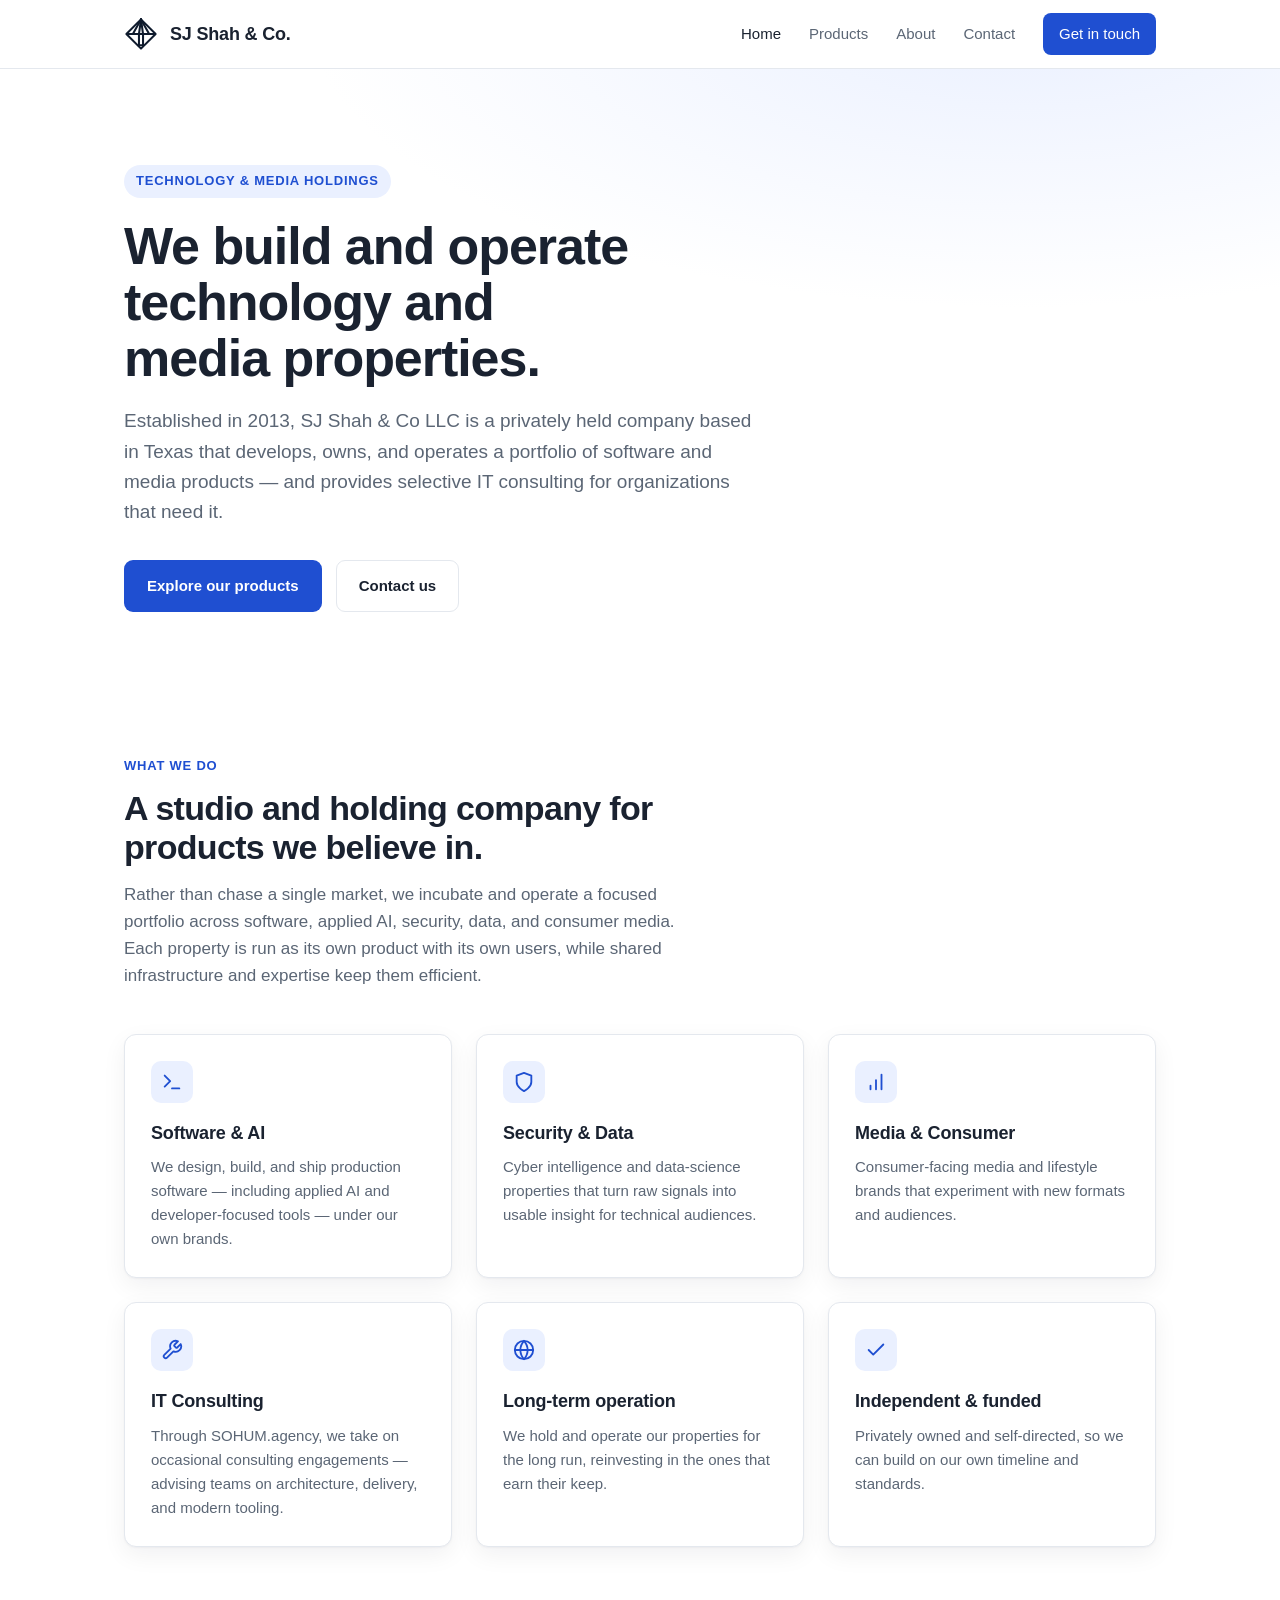
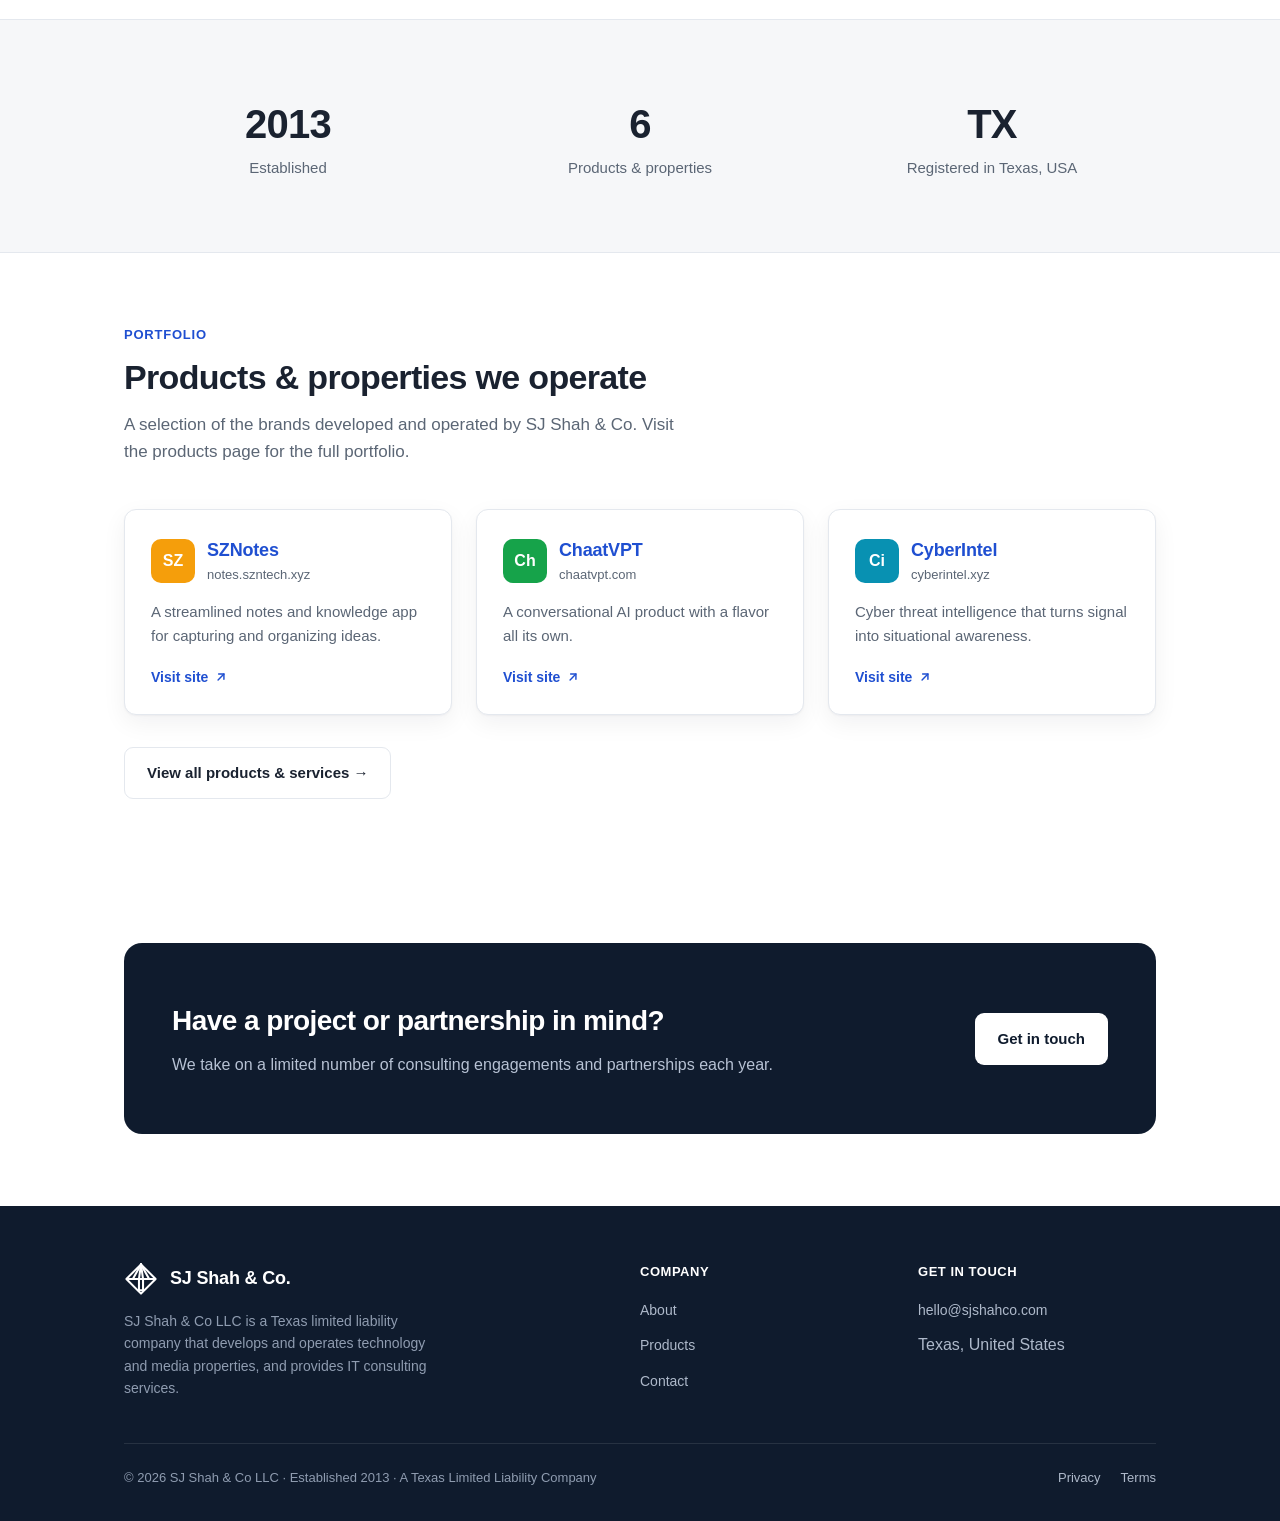
==== index.html @ 408ae94c "Add SJ Shah & Co. corporate website Static HTML/CSS site (no build step) for SJ Shah & Co LLC: - Lan" ====
<!doctype html>
<html lang="en">
<head>
  <meta charset="utf-8">
  <meta name="viewport" content="width=device-width, initial-scale=1">
  <title>SJ Shah &amp; Co. — Technology &amp; Media Holdings</title>
  <meta name="description" content="SJ Shah & Co LLC is a Texas-based holding company that develops and operates technology and media properties, and provides IT consulting services.">
  <link rel="icon" href="assets/favicon.svg" type="image/svg+xml">
  <link rel="stylesheet" href="assets/styles.css">
  <meta property="og:title" content="SJ Shah & Co. — Technology & Media Holdings">
  <meta property="og:description" content="A Texas-based holding company building and operating technology and media properties.">
  <meta property="og:type" content="website">
</head>
<body>

  <header class="site-header">
    <div class="container nav">
      <a class="brand" href="index.html">
        <span class="mark" aria-hidden="true">
          <svg viewBox="0 0 100 100" fill="none" xmlns="http://www.w3.org/2000/svg">
            <g stroke="currentColor" stroke-width="6" stroke-linejoin="round" stroke-linecap="round">
              <path d="M50 7 L93 50 L50 93 L7 50 Z"/><path d="M9 50 L91 50"/>
              <path d="M50 7 L44 50 L44 83"/><path d="M50 7 L56 50 L56 83"/>
              <path d="M44 83 L56 83"/><path d="M50 7 L26 50"/><path d="M50 7 L74 50"/>
            </g>
          </svg>
        </span>
        <span>SJ Shah &amp; Co.</span>
      </a>
      <button class="nav-toggle" aria-label="Toggle navigation" aria-expanded="false"><span></span><span></span><span></span></button>
      <nav class="nav-links">
        <a href="index.html" class="active">Home</a>
        <a href="products.html">Products</a>
        <a href="index.html#about">About</a>
        <a href="contact.html">Contact</a>
        <a href="contact.html" class="nav-cta">Get in touch</a>
      </nav>
    </div>
  </header>

  <main>
    <!-- Hero -->
    <section class="hero">
      <div class="container">
        <span class="eyebrow">Technology &amp; Media Holdings</span>
        <h1>We build and operate technology and media properties.</h1>
        <p class="lead">Established in 2013, SJ Shah &amp; Co LLC is a privately held company based in Texas that develops, owns, and operates a portfolio of software and media products — and provides selective IT consulting for organizations that need it.</p>
        <div class="btn-row">
          <a class="btn btn-primary" href="products.html">Explore our products</a>
          <a class="btn btn-ghost" href="contact.html">Contact us</a>
        </div>
      </div>
    </section>

    <!-- What we do -->
    <section id="about">
      <div class="container">
        <div class="section-head">
          <div class="eyebrow">What we do</div>
          <h2>A studio and holding company for products we believe in.</h2>
          <p>Rather than chase a single market, we incubate and operate a focused portfolio across software, applied AI, security, data, and consumer media. Each property is run as its own product with its own users, while shared infrastructure and expertise keep them efficient.</p>
        </div>
        <div class="grid grid-3">
          <div class="card feature">
            <div class="icon" aria-hidden="true">
              <svg viewBox="0 0 24 24" fill="none" stroke="currentColor" stroke-width="2" stroke-linecap="round" stroke-linejoin="round"><path d="M4 17l6-6-6-6"/><path d="M12 19h8"/></svg>
            </div>
            <h3>Software &amp; AI</h3>
            <p>We design, build, and ship production software — including applied AI and developer-focused tools — under our own brands.</p>
          </div>
          <div class="card feature">
            <div class="icon" aria-hidden="true">
              <svg viewBox="0 0 24 24" fill="none" stroke="currentColor" stroke-width="2" stroke-linecap="round" stroke-linejoin="round"><path d="M12 22s8-4 8-10V5l-8-3-8 3v7c0 6 8 10 8 10z"/></svg>
            </div>
            <h3>Security &amp; Data</h3>
            <p>Cyber intelligence and data-science properties that turn raw signals into usable insight for technical audiences.</p>
          </div>
          <div class="card feature">
            <div class="icon" aria-hidden="true">
              <svg viewBox="0 0 24 24" fill="none" stroke="currentColor" stroke-width="2" stroke-linecap="round" stroke-linejoin="round"><path d="M12 20V10"/><path d="M18 20V4"/><path d="M6 20v-4"/></svg>
            </div>
            <h3>Media &amp; Consumer</h3>
            <p>Consumer-facing media and lifestyle brands that experiment with new formats and audiences.</p>
          </div>
          <div class="card feature">
            <div class="icon" aria-hidden="true">
              <svg viewBox="0 0 24 24" fill="none" stroke="currentColor" stroke-width="2" stroke-linecap="round" stroke-linejoin="round"><path d="M14.7 6.3a1 1 0 000 1.4l1.6 1.6a1 1 0 001.4 0l3.77-3.77a6 6 0 01-7.94 7.94l-6.91 6.91a2.12 2.12 0 01-3-3l6.91-6.91a6 6 0 017.94-7.94l-3.76 3.76z"/></svg>
            </div>
            <h3>IT Consulting</h3>
            <p>Through SOHUM.agency, we take on occasional consulting engagements — advising teams on architecture, delivery, and modern tooling.</p>
          </div>
          <div class="card feature">
            <div class="icon" aria-hidden="true">
              <svg viewBox="0 0 24 24" fill="none" stroke="currentColor" stroke-width="2" stroke-linecap="round" stroke-linejoin="round"><circle cx="12" cy="12" r="10"/><path d="M2 12h20"/><path d="M12 2a15.3 15.3 0 014 10 15.3 15.3 0 01-4 10 15.3 15.3 0 01-4-10 15.3 15.3 0 014-10z"/></svg>
            </div>
            <h3>Long-term operation</h3>
            <p>We hold and operate our properties for the long run, reinvesting in the ones that earn their keep.</p>
          </div>
          <div class="card feature">
            <div class="icon" aria-hidden="true">
              <svg viewBox="0 0 24 24" fill="none" stroke="currentColor" stroke-width="2" stroke-linecap="round" stroke-linejoin="round"><path d="M20 6L9 17l-5-5"/></svg>
            </div>
            <h3>Independent &amp; funded</h3>
            <p>Privately owned and self-directed, so we can build on our own timeline and standards.</p>
          </div>
        </div>
      </div>
    </section>

    <!-- Stats -->
    <section class="bg-alt">
      <div class="container">
        <div class="stats">
          <div class="stat"><div class="num">2013</div><div class="lbl">Established</div></div>
          <div class="stat"><div class="num">6</div><div class="lbl">Products &amp; properties</div></div>
          <div class="stat"><div class="num">TX</div><div class="lbl">Registered in Texas, USA</div></div>
        </div>
      </div>
    </section>

    <!-- Featured products -->
    <section>
      <div class="container">
        <div class="section-head">
          <div class="eyebrow">Portfolio</div>
          <h2>Products &amp; properties we operate</h2>
          <p>A selection of the brands developed and operated by SJ Shah &amp; Co. Visit the products page for the full portfolio.</p>
        </div>
        <div class="grid grid-3">
          <a class="card product" href="https://notes.szntech.xyz" target="_blank" rel="noopener">
            <div class="p-top"><span class="p-logo" style="background:#f59e0b">SZ</span><div><h3>SZNotes</h3><div class="p-tag">notes.szntech.xyz</div></div></div>
            <p class="p-desc">A streamlined notes and knowledge app for capturing and organizing ideas.</p>
            <span class="p-link">Visit site <svg viewBox="0 0 24 24" fill="none" stroke="currentColor" stroke-width="2.5" stroke-linecap="round" stroke-linejoin="round"><path d="M7 17L17 7"/><path d="M8 7h9v9"/></svg></span>
          </a>
          <a class="card product" href="https://chaatvpt.com" target="_blank" rel="noopener">
            <div class="p-top"><span class="p-logo" style="background:#16a34a">Ch</span><div><h3>ChaatVPT</h3><div class="p-tag">chaatvpt.com</div></div></div>
            <p class="p-desc">A conversational AI product with a flavor all its own.</p>
            <span class="p-link">Visit site <svg viewBox="0 0 24 24" fill="none" stroke="currentColor" stroke-width="2.5" stroke-linecap="round" stroke-linejoin="round"><path d="M7 17L17 7"/><path d="M8 7h9v9"/></svg></span>
          </a>
          <a class="card product" href="https://cyberintel.xyz" target="_blank" rel="noopener">
            <div class="p-top"><span class="p-logo" style="background:#0891b2">Ci</span><div><h3>CyberIntel</h3><div class="p-tag">cyberintel.xyz</div></div></div>
            <p class="p-desc">Cyber threat intelligence that turns signal into situational awareness.</p>
            <span class="p-link">Visit site <svg viewBox="0 0 24 24" fill="none" stroke="currentColor" stroke-width="2.5" stroke-linecap="round" stroke-linejoin="round"><path d="M7 17L17 7"/><path d="M8 7h9v9"/></svg></span>
          </a>
        </div>
        <div style="margin-top:32px">
          <a class="btn btn-ghost" href="products.html">View all products &amp; services →</a>
        </div>
      </div>
    </section>

    <!-- CTA -->
    <section>
      <div class="container">
        <div class="cta-band">
          <div>
            <h2>Have a project or partnership in mind?</h2>
            <p>We take on a limited number of consulting engagements and partnerships each year.</p>
          </div>
          <a class="btn btn-primary" href="contact.html">Get in touch</a>
        </div>
      </div>
    </section>
  </main>

  <!-- Footer -->
  <footer class="site-footer">
    <div class="container">
      <div class="footer-grid">
        <div>
          <a class="brand" href="index.html">
            <span class="mark" aria-hidden="true">
              <svg viewBox="0 0 100 100" fill="none" xmlns="http://www.w3.org/2000/svg">
                <g stroke="currentColor" stroke-width="6" stroke-linejoin="round" stroke-linecap="round">
                  <path d="M50 7 L93 50 L50 93 L7 50 Z"/><path d="M9 50 L91 50"/>
                  <path d="M50 7 L44 50 L44 83"/><path d="M50 7 L56 50 L56 83"/>
                  <path d="M44 83 L56 83"/><path d="M50 7 L26 50"/><path d="M50 7 L74 50"/>
                </g>
              </svg>
            </span>
            <span>SJ Shah &amp; Co.</span>
          </a>
          <p class="about">SJ Shah &amp; Co LLC is a Texas limited liability company that develops and operates technology and media properties, and provides IT consulting services.</p>
        </div>
        <div class="footer-col">
          <h5>Company</h5>
          <ul>
            <li><a href="index.html#about">About</a></li>
            <li><a href="products.html">Products</a></li>
            <li><a href="contact.html">Contact</a></li>
          </ul>
        </div>
        <div class="footer-col">
          <h5>Get in touch</h5>
          <ul>
            <li><a href="mailto:hello@sjshahco.com">hello@sjshahco.com</a></li>
            <li>Texas, United States</li>
          </ul>
        </div>
      </div>
      <div class="footer-bottom">
        <div>&copy; <span id="year">2026</span> SJ Shah &amp; Co LLC &middot; Established 2013 &middot; A Texas Limited Liability Company</div>
        <div class="footer-legal">
          <a href="privacy.html">Privacy</a>
          <a href="terms.html">Terms</a>
        </div>
      </div>
    </div>
  </footer>

  <script>
    document.querySelector('.nav-toggle').addEventListener('click', function () {
      var links = document.querySelector('.nav-links');
      var open = links.classList.toggle('open');
      this.setAttribute('aria-expanded', open);
    });
    document.getElementById('year').textContent = new Date().getFullYear();
  </script>
</body>
</html>
---- assets/styles.css ----
:root {
  --bg: #ffffff;
  --bg-alt: #f6f7f9;
  --bg-dark: #0f1b2d;
  --text: #1a2230;
  --text-muted: #5b6675;
  --border: #e4e8ee;
  --accent: #1f4fd1;
  --accent-dark: #17369a;
  --accent-soft: #eaf0ff;
  --radius: 12px;
  --maxw: 1080px;
  --shadow: 0 1px 2px rgba(16, 24, 40, .04), 0 8px 24px rgba(16, 24, 40, .06);
  --font: -apple-system, BlinkMacSystemFont, "Segoe UI", Roboto, Helvetica, Arial, sans-serif;
}

* { box-sizing: border-box; }

html { scroll-behavior: smooth; }

body {
  margin: 0;
  font-family: var(--font);
  color: var(--text);
  background: var(--bg);
  line-height: 1.6;
  -webkit-font-smoothing: antialiased;
}

a { color: var(--accent); text-decoration: none; }
a:hover { text-decoration: underline; }

.container {
  width: 100%;
  max-width: var(--maxw);
  margin: 0 auto;
  padding: 0 24px;
}

/* ---------- Header ---------- */
.site-header {
  position: sticky;
  top: 0;
  z-index: 50;
  background: rgba(255, 255, 255, .9);
  backdrop-filter: saturate(180%) blur(10px);
  border-bottom: 1px solid var(--border);
}
.nav {
  display: flex;
  align-items: center;
  justify-content: space-between;
  height: 68px;
}
.brand {
  display: flex;
  align-items: center;
  gap: 12px;
  font-weight: 700;
  font-size: 18px;
  color: var(--text);
  letter-spacing: -.01em;
}
.brand:hover { text-decoration: none; }
.brand .mark {
  width: 34px;
  height: 34px;
  color: var(--bg-dark);
  display: grid;
  place-items: center;
  flex: 0 0 auto;
}
.brand .mark svg { width: 100%; height: 100%; display: block; }
.nav-links { display: flex; align-items: center; gap: 28px; }
.nav-links a {
  color: var(--text-muted);
  font-weight: 500;
  font-size: 15px;
}
.nav-links a:hover { color: var(--text); text-decoration: none; }
.nav-links a.active { color: var(--text); }
.nav-cta {
  background: var(--accent);
  color: #fff !important;
  padding: 9px 16px;
  border-radius: 8px;
  font-size: 14px;
}
.nav-cta:hover { background: var(--accent-dark); text-decoration: none; }

.nav-toggle { display: none; background: none; border: 0; cursor: pointer; padding: 8px; }
.nav-toggle span { display: block; width: 22px; height: 2px; background: var(--text); margin: 4px 0; border-radius: 2px; }

/* ---------- Hero ---------- */
.hero {
  padding: 96px 0 72px;
  background:
    radial-gradient(1200px 500px at 80% -10%, var(--accent-soft), transparent 60%),
    var(--bg);
}
.hero .eyebrow {
  display: inline-block;
  font-size: 13px;
  font-weight: 600;
  letter-spacing: .06em;
  text-transform: uppercase;
  color: var(--accent);
  background: var(--accent-soft);
  padding: 6px 12px;
  border-radius: 999px;
  margin-bottom: 20px;
}
.hero h1 {
  font-size: clamp(34px, 5vw, 52px);
  line-height: 1.08;
  letter-spacing: -.02em;
  margin: 0 0 20px;
  max-width: 18ch;
}
.hero p.lead {
  font-size: 19px;
  color: var(--text-muted);
  max-width: 60ch;
  margin: 0 0 32px;
}
.btn-row { display: flex; flex-wrap: wrap; gap: 14px; }
.btn {
  display: inline-flex;
  align-items: center;
  gap: 8px;
  padding: 13px 22px;
  border-radius: 9px;
  font-weight: 600;
  font-size: 15px;
  cursor: pointer;
  border: 1px solid transparent;
  transition: background .15s ease, border-color .15s ease, transform .05s ease;
}
.btn:hover { text-decoration: none; }
.btn:active { transform: translateY(1px); }
.btn-primary { background: var(--accent); color: #fff; }
.btn-primary:hover { background: var(--accent-dark); }
.btn-ghost { background: #fff; color: var(--text); border-color: var(--border); }
.btn-ghost:hover { border-color: #cbd3df; }

/* ---------- Sections ---------- */
section { padding: 72px 0; }
.section-head { max-width: 62ch; margin-bottom: 44px; }
.section-head .eyebrow {
  font-size: 13px; font-weight: 600; letter-spacing: .06em;
  text-transform: uppercase; color: var(--accent); margin-bottom: 12px;
}
.section-head h2 {
  font-size: clamp(26px, 3.5vw, 34px);
  line-height: 1.15; letter-spacing: -.02em; margin: 0 0 14px;
}
.section-head p { font-size: 17px; color: var(--text-muted); margin: 0; }
.bg-alt { background: var(--bg-alt); border-top: 1px solid var(--border); border-bottom: 1px solid var(--border); }

/* ---------- Feature grid ---------- */
.grid { display: grid; gap: 24px; }
.grid-3 { grid-template-columns: repeat(3, 1fr); }
.grid-2 { grid-template-columns: repeat(2, 1fr); }

.card {
  background: #fff;
  border: 1px solid var(--border);
  border-radius: var(--radius);
  padding: 26px;
  box-shadow: var(--shadow);
}
.card h3 { margin: 0 0 8px; font-size: 18px; letter-spacing: -.01em; }
.card p { margin: 0; color: var(--text-muted); font-size: 15px; }

.feature .icon {
  width: 42px; height: 42px; border-radius: 10px;
  background: var(--accent-soft); color: var(--accent);
  display: grid; place-items: center; margin-bottom: 16px;
}
.feature .icon svg { width: 22px; height: 22px; }

/* ---------- Product cards ---------- */
.product {
  display: flex;
  flex-direction: column;
  transition: border-color .15s ease, transform .12s ease, box-shadow .15s ease;
}
.product:hover { border-color: #cbd3df; transform: translateY(-3px); box-shadow: 0 10px 30px rgba(16,24,40,.10); }
.product .p-top { display: flex; align-items: center; gap: 12px; margin-bottom: 14px; }
.product .p-logo {
  width: 44px; height: 44px; border-radius: 10px;
  display: grid; place-items: center; color: #fff; font-weight: 800; font-size: 16px;
  flex: 0 0 auto;
}
.product h3 { margin: 0; font-size: 18px; }
.product .p-tag { font-size: 13px; color: var(--text-muted); }
.product p.p-desc { color: var(--text-muted); font-size: 15px; flex: 1 1 auto; margin: 0 0 18px; }
.product .p-link {
  font-weight: 600; font-size: 14px; display: inline-flex; align-items: center; gap: 6px;
}
.product .p-link svg { width: 14px; height: 14px; }
.badge {
  display: inline-block; font-size: 12px; font-weight: 600; color: var(--text-muted);
  background: var(--bg-alt); border: 1px solid var(--border);
  padding: 3px 10px; border-radius: 999px; margin-left: auto;
}

/* ---------- Stats ---------- */
.stats { display: grid; grid-template-columns: repeat(3, 1fr); gap: 24px; }
.stat { text-align: center; }
.stat .num { font-size: 40px; font-weight: 800; letter-spacing: -.02em; color: var(--text); }
.stat .lbl { color: var(--text-muted); font-size: 15px; }

/* ---------- CTA band ---------- */
.cta-band {
  background: var(--bg-dark);
  color: #fff;
  border-radius: 18px;
  padding: 56px 48px;
  display: flex;
  align-items: center;
  justify-content: space-between;
  gap: 32px;
  flex-wrap: wrap;
}
.cta-band h2 { margin: 0 0 8px; font-size: 28px; letter-spacing: -.02em; }
.cta-band p { margin: 0; color: #b7c2d4; font-size: 16px; }
.cta-band .btn-primary { background: #fff; color: var(--bg-dark); }
.cta-band .btn-primary:hover { background: #e9eef6; }

/* ---------- Contact ---------- */
.contact-grid { display: grid; grid-template-columns: 1fr 1fr; gap: 48px; align-items: start; }
.info-item { display: flex; gap: 14px; margin-bottom: 24px; }
.info-item .ic {
  width: 40px; height: 40px; border-radius: 10px; flex: 0 0 auto;
  background: var(--accent-soft); color: var(--accent); display: grid; place-items: center;
}
.info-item .ic svg { width: 20px; height: 20px; }
.info-item h4 { margin: 0 0 2px; font-size: 15px; }
.info-item p, .info-item a { margin: 0; color: var(--text-muted); font-size: 15px; }

form.contact-form { background: #fff; border: 1px solid var(--border); border-radius: var(--radius); padding: 28px; box-shadow: var(--shadow); }
.field { margin-bottom: 18px; }
.field label { display: block; font-size: 14px; font-weight: 600; margin-bottom: 7px; }
.field input, .field textarea, .field select {
  width: 100%; padding: 11px 13px; font: inherit; font-size: 15px;
  border: 1px solid var(--border); border-radius: 9px; background: #fff; color: var(--text);
}
.field input:focus, .field textarea:focus, .field select:focus {
  outline: none; border-color: var(--accent); box-shadow: 0 0 0 3px var(--accent-soft);
}
.field textarea { resize: vertical; min-height: 120px; }
.form-note { font-size: 13px; color: var(--text-muted); margin-top: 4px; }

/* ---------- Footer ---------- */
.site-footer {
  background: var(--bg-dark);
  color: #aeb9ca;
  padding: 56px 0 32px;
}
.footer-grid { display: grid; grid-template-columns: 2fr 1fr 1fr; gap: 40px; margin-bottom: 40px; }
.site-footer .brand { color: #fff; margin-bottom: 14px; }
.site-footer .brand .mark { color: #fff; }
.site-footer p.about { color: #8f9cb0; font-size: 14px; max-width: 42ch; margin: 0; }
.footer-col h5 { color: #fff; font-size: 13px; letter-spacing: .04em; text-transform: uppercase; margin: 0 0 14px; }
.footer-col ul { list-style: none; padding: 0; margin: 0; }
.footer-col li { margin-bottom: 10px; }
.footer-col a { color: #aeb9ca; font-size: 14px; }
.footer-col a:hover { color: #fff; text-decoration: none; }
.footer-bottom {
  border-top: 1px solid rgba(255,255,255,.1);
  padding-top: 24px;
  display: flex; justify-content: space-between; align-items: center; flex-wrap: wrap; gap: 12px;
  font-size: 13px; color: #8f9cb0;
}
.footer-legal { display: flex; gap: 20px; }
.footer-legal a { color: #aeb9ca; font-size: 13px; }
.footer-legal a:hover { color: #fff; text-decoration: none; }

/* ---------- Legal / prose pages ---------- */
.legal { padding: 56px 0 80px; }
.legal .container { max-width: 800px; }
.legal .eyebrow {
  font-size: 13px; font-weight: 600; letter-spacing: .06em;
  text-transform: uppercase; color: var(--accent); margin-bottom: 12px;
}
.legal h1 { font-size: clamp(30px, 4vw, 42px); letter-spacing: -.02em; margin: 0 0 10px; }
.legal .updated { color: var(--text-muted); margin: 0 0 36px; font-size: 15px; }
.legal h2 { font-size: 21px; letter-spacing: -.01em; margin: 36px 0 10px; }
.legal p { color: var(--text); font-size: 16px; margin: 0 0 14px; }
.legal ul { padding-left: 22px; margin: 0 0 16px; }
.legal li { color: var(--text); font-size: 16px; margin-bottom: 8px; }
.legal .lead-note {
  background: var(--bg-alt); border: 1px solid var(--border);
  border-radius: var(--radius); padding: 18px 20px; color: var(--text-muted); font-size: 15px;
}

/* ---------- Responsive ---------- */
@media (max-width: 860px) {
  .grid-3 { grid-template-columns: 1fr 1fr; }
  .contact-grid { grid-template-columns: 1fr; gap: 32px; }
  .footer-grid { grid-template-columns: 1fr; gap: 28px; }
}
@media (max-width: 640px) {
  .nav-links {
    display: none;
    position: absolute; top: 68px; left: 0; right: 0;
    flex-direction: column; align-items: stretch; gap: 0;
    background: #fff; border-bottom: 1px solid var(--border); padding: 8px 0;
  }
  .nav-links.open { display: flex; }
  .nav-links a { padding: 12px 24px; }
  .nav-links .nav-cta { margin: 8px 24px; text-align: center; }
  .nav-toggle { display: block; }
  .grid-3, .grid-2, .stats { grid-template-columns: 1fr; }
  .hero { padding: 64px 0 48px; }
  section { padding: 56px 0; }
  .cta-band { padding: 36px 28px; }
}
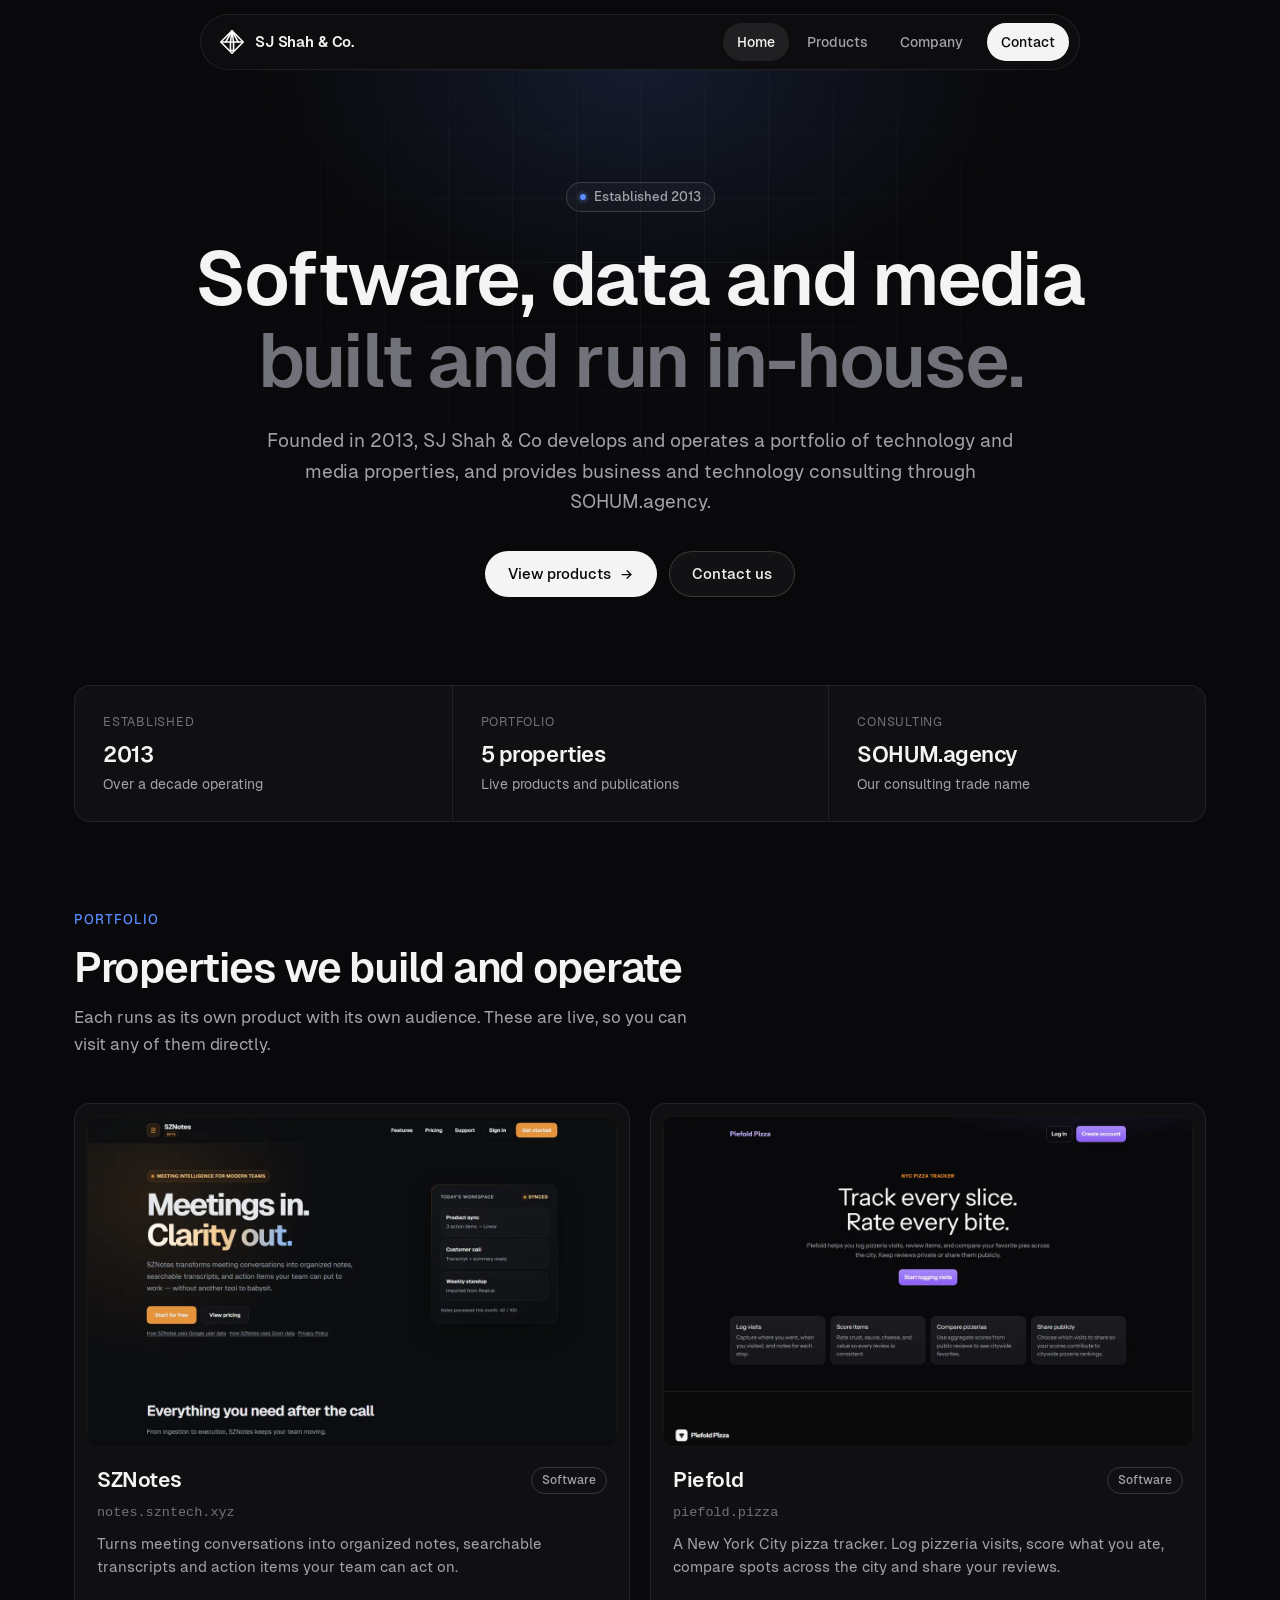
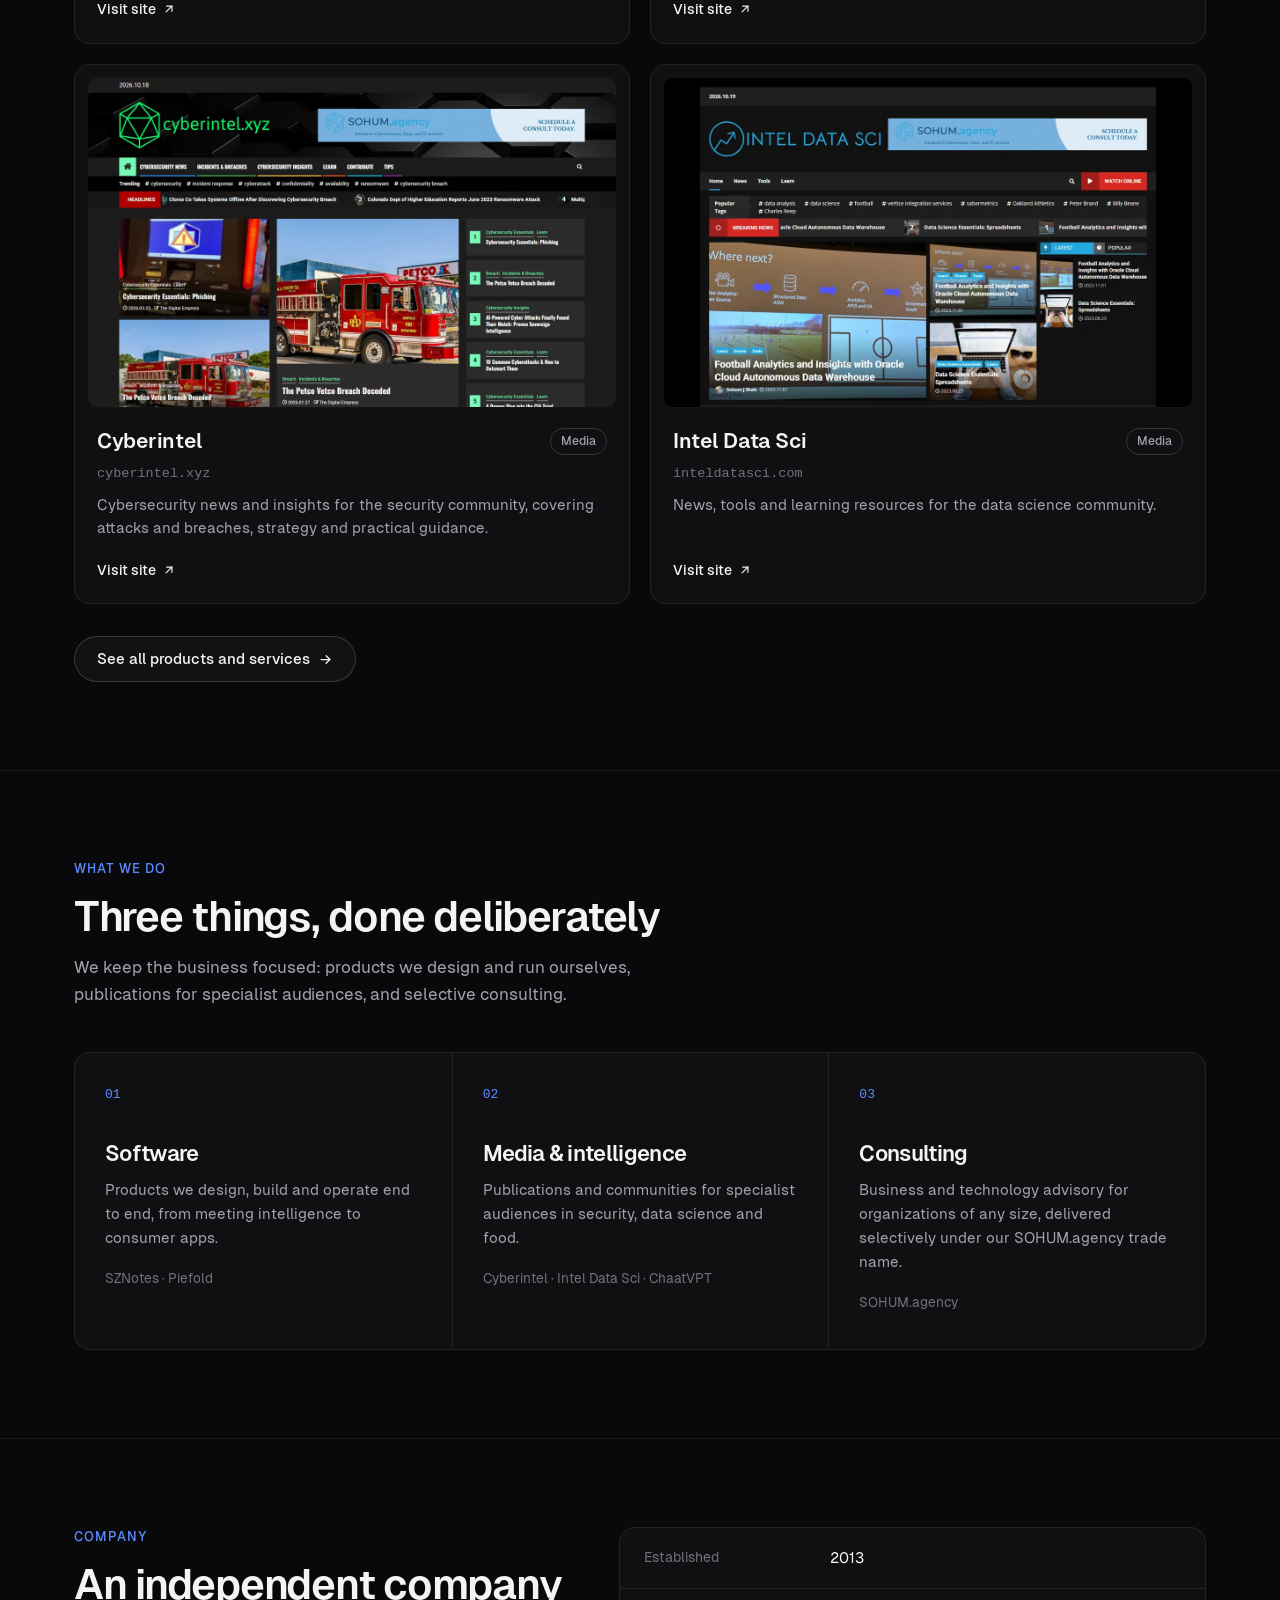
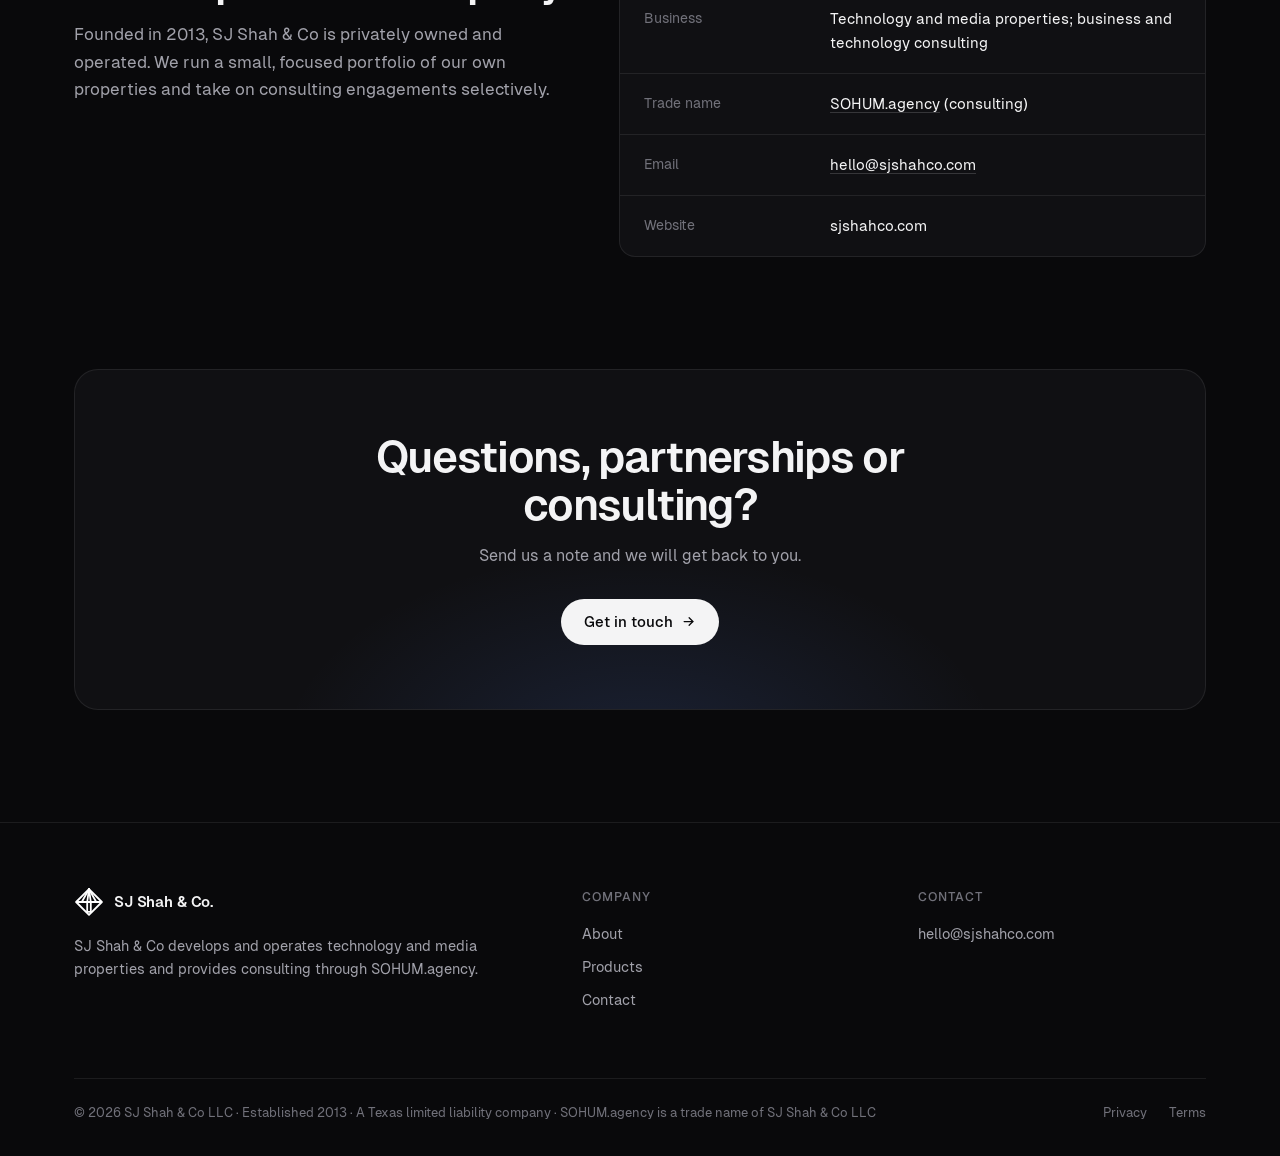
==== commit 13476abb: "Redesign site: dark minimal, real product screenshots, accurate copy - New dark minimal design syste" ====
--- a/index.html
+++ b/index.html
@@ -3,218 +3,119 @@
 <head>
   <meta charset="utf-8">
   <meta name="viewport" content="width=device-width, initial-scale=1">
-  <title>SJ Shah &amp; Co. — Technology &amp; Media Holdings</title>
-  <meta name="description" content="SJ Shah & Co LLC is a Texas-based holding company that develops and operates technology and media properties, and provides IT consulting services.">
+  <title>SJ Shah &amp; Co. — Technology &amp; media, built in-house</title>
+  <meta name="description" content="SJ Shah &amp; Co, established in 2013, develops and operates technology and media properties and provides consulting through SOHUM.agency.">
+  <meta name="theme-color" content="#09090b">
+  <link rel="canonical" href="https://sjshahco.com/">
   <link rel="icon" href="assets/favicon.svg" type="image/svg+xml">
+  <meta property="og:site_name" content="SJ Shah &amp; Co.">
+  <meta property="og:type" content="website">
+  <meta property="og:title" content="SJ Shah &amp; Co. — Technology &amp; media, built in-house">
+  <meta property="og:description" content="SJ Shah &amp; Co, established in 2013, develops and operates technology and media properties and provides consulting through SOHUM.agency.">
+  <meta property="og:url" content="https://sjshahco.com/">
+  <meta property="og:image" content="https://sjshahco.com/assets/og.png">
+  <meta name="twitter:card" content="summary_large_image">
+  <link rel="preload" href="assets/fonts/geist-500.woff2" as="font" type="font/woff2" crossorigin>
   <link rel="stylesheet" href="assets/styles.css">
-  <meta property="og:title" content="SJ Shah & Co. — Technology & Media Holdings">
-  <meta property="og:description" content="A Texas-based holding company building and operating technology and media properties.">
-  <meta property="og:type" content="website">
+  <script>document.documentElement.className += " js";</script>
+  <script type="application/ld+json">{
+  "@context": "https://schema.org",
+  "@type": "Organization",
+  "name": "SJ Shah & Co LLC",
+  "legalName": "SJ Shah & Co LLC",
+  "url": "https://sjshahco.com/",
+  "foundingDate": "2013",
+  "email": "hello@sjshahco.com",
+  "description": "A Texas limited liability company that develops and operates technology and media properties and provides consulting through SOHUM.agency.",
+  "address": {
+    "@type": "PostalAddress",
+    "addressRegion": "TX",
+    "addressCountry": "US"
+  },
+  "sameAs": [
+    "https://notes.szntech.xyz",
+    "https://piefold.pizza",
+    "https://chaatvpt.com",
+    "https://cyberintel.xyz",
+    "https://inteldatasci.com",
+    "https://sohum.agency"
+  ]
+}</script>
 </head>
 <body>
+<a class="skip" href="#main">Skip to content</a>
+<header class="site-header"><div class="nav"><a class="brand" href="index.html" aria-label="SJ Shah &amp; Co. home"><img src="assets/logo-mark.svg" alt="" width="26" height="26"><span>SJ Shah &amp; Co.</span></a><button class="nav-toggle" aria-label="Menu" aria-expanded="false" aria-controls="nav-links"><span></span><span></span><span></span></button><nav class="nav-links" id="nav-links" aria-label="Primary"><a href="index.html" aria-current="page">Home</a><a href="products.html">Products</a><a href="index.html#company">Company</a><a href="contact.html" class="nav-cta">Contact</a></nav></div></header>
+<main id="main">
+<section class="hero"><div class="container">
+  <span class="chip"><span class="dot"></span>Established 2013</span>
+  <h1>Software, data and media <span class="dim">built and run in-house.</span></h1>
+  <p class="lead">Founded in 2013, SJ Shah &amp; Co develops and operates a portfolio of technology and media properties, and provides business and technology consulting through SOHUM.agency.</p>
+  <div class="btn-row"><a class="btn btn-primary" href="products.html">View products <svg viewBox="0 0 24 24" fill="none" stroke="currentColor" stroke-width="2" stroke-linecap="round" stroke-linejoin="round" aria-hidden="true"><path d="M5 12h14"/><path d="M13 6l6 6-6 6"/></svg></a><a class="btn btn-ghost" href="contact.html">Contact us</a></div>
+</div></section>
 
-  <header class="site-header">
-    <div class="container nav">
-      <a class="brand" href="index.html">
-        <span class="mark" aria-hidden="true">
-          <svg viewBox="0 0 100 100" fill="none" xmlns="http://www.w3.org/2000/svg">
-            <g stroke="currentColor" stroke-width="6" stroke-linejoin="round" stroke-linecap="round">
-              <path d="M50 7 L93 50 L50 93 L7 50 Z"/><path d="M9 50 L91 50"/>
-              <path d="M50 7 L44 50 L44 83"/><path d="M50 7 L56 50 L56 83"/>
-              <path d="M44 83 L56 83"/><path d="M50 7 L26 50"/><path d="M50 7 L74 50"/>
-            </g>
-          </svg>
-        </span>
-        <span>SJ Shah &amp; Co.</span>
-      </a>
-      <button class="nav-toggle" aria-label="Toggle navigation" aria-expanded="false"><span></span><span></span><span></span></button>
-      <nav class="nav-links">
-        <a href="index.html" class="active">Home</a>
-        <a href="products.html">Products</a>
-        <a href="index.html#about">About</a>
-        <a href="contact.html">Contact</a>
-        <a href="contact.html" class="nav-cta">Get in touch</a>
-      </nav>
+<div class="container reveal">
+  <div class="facts">
+    <div class="fact"><div class="k">Established</div><div class="v">2013</div><div class="s">Over a decade operating</div></div>
+    <div class="fact"><div class="k">Portfolio</div><div class="v">5 properties</div><div class="s">Live products and publications</div></div>
+    <div class="fact"><div class="k">Consulting</div><div class="v">SOHUM.agency</div><div class="s">Our consulting trade name</div></div>
+  </div>
+</div>
+
+<section><div class="container">
+  <div class="sect-head reveal"><div class="kicker">Portfolio</div><h2>Properties we build and operate</h2><p>Each runs as its own product with its own audience. These are live, so you can visit any of them directly.</p></div>
+  <div class="grid grid-2">
+    <a class="card reveal" href="https://notes.szntech.xyz" target="_blank" rel="noopener" data-cat="software"><div class="shot"><img src="assets/shots/sznotes.webp" alt="Screenshot of the SZNotes homepage" width="1200" height="750" loading="lazy" decoding="async"></div><div class="body"><div class="top"><h3>SZNotes</h3><span class="cat">Software</span></div><div class="domain">notes.szntech.xyz</div><p class="desc">Turns meeting conversations into organized notes, searchable transcripts and action items your team can act on.</p><span class="go">Visit site <svg viewBox="0 0 24 24" fill="none" stroke="currentColor" stroke-width="2" stroke-linecap="round" stroke-linejoin="round" aria-hidden="true"><path d="M7 17L17 7"/><path d="M8 7h9v9"/></svg></span></div></a><a class="card reveal" href="https://piefold.pizza" target="_blank" rel="noopener" data-cat="software"><div class="shot"><img src="assets/shots/piefold.webp" alt="Screenshot of the Piefold homepage" width="1200" height="750" loading="lazy" decoding="async"></div><div class="body"><div class="top"><h3>Piefold</h3><span class="cat">Software</span></div><div class="domain">piefold.pizza</div><p class="desc">A New York City pizza tracker. Log pizzeria visits, score what you ate, compare spots across the city and share your reviews.</p><span class="go">Visit site <svg viewBox="0 0 24 24" fill="none" stroke="currentColor" stroke-width="2" stroke-linecap="round" stroke-linejoin="round" aria-hidden="true"><path d="M7 17L17 7"/><path d="M8 7h9v9"/></svg></span></div></a><a class="card reveal" href="https://cyberintel.xyz" target="_blank" rel="noopener" data-cat="media"><div class="shot"><img src="assets/shots/cyberintel.webp" alt="Screenshot of the cyberintel.xyz homepage" width="1200" height="750" loading="lazy" decoding="async"></div><div class="body"><div class="top"><h3>Cyberintel</h3><span class="cat">Media</span></div><div class="domain">cyberintel.xyz</div><p class="desc">Cybersecurity news and insights for the security community, covering attacks and breaches, strategy and practical guidance.</p><span class="go">Visit site <svg viewBox="0 0 24 24" fill="none" stroke="currentColor" stroke-width="2" stroke-linecap="round" stroke-linejoin="round" aria-hidden="true"><path d="M7 17L17 7"/><path d="M8 7h9v9"/></svg></span></div></a><a class="card reveal" href="https://inteldatasci.com" target="_blank" rel="noopener" data-cat="media"><div class="shot"><img src="assets/shots/inteldatasci.webp" alt="Screenshot of the Intel Data Sci homepage" width="1200" height="750" loading="lazy" decoding="async"></div><div class="body"><div class="top"><h3>Intel Data Sci</h3><span class="cat">Media</span></div><div class="domain">inteldatasci.com</div><p class="desc">News, tools and learning resources for the data science community.</p><span class="go">Visit site <svg viewBox="0 0 24 24" fill="none" stroke="currentColor" stroke-width="2" stroke-linecap="round" stroke-linejoin="round" aria-hidden="true"><path d="M7 17L17 7"/><path d="M8 7h9v9"/></svg></span></div></a>
+  </div>
+  <div class="btn-row reveal" style="margin-top:32px"><a class="btn btn-ghost" href="products.html">See all products and services <svg viewBox="0 0 24 24" fill="none" stroke="currentColor" stroke-width="2" stroke-linecap="round" stroke-linejoin="round" aria-hidden="true"><path d="M5 12h14"/><path d="M13 6l6 6-6 6"/></svg></a></div>
+</div></section>
+
+<hr class="rule">
+<section><div class="container">
+  <div class="sect-head reveal"><div class="kicker">What we do</div><h2>Three things, done deliberately</h2><p>We keep the business focused: products we design and run ourselves, publications for specialist audiences, and selective consulting.</p></div>
+  <div class="pillars reveal">
+    <div class="pillar"><div class="n">01</div><h3>Software</h3><p>Products we design, build and operate end to end, from meeting intelligence to consumer apps.</p><div class="who">SZNotes &middot; Piefold</div></div>
+    <div class="pillar"><div class="n">02</div><h3>Media &amp; intelligence</h3><p>Publications and communities for specialist audiences in security, data science and food.</p><div class="who">Cyberintel &middot; Intel Data Sci &middot; ChaatVPT</div></div>
+    <div class="pillar"><div class="n">03</div><h3>Consulting</h3><p>Business and technology advisory for organizations of any size, delivered selectively under our SOHUM.agency trade name.</p><div class="who">SOHUM.agency</div></div>
+  </div>
+</div></section>
+
+<hr class="rule">
+<section id="company"><div class="container">
+  <div class="company">
+    <div class="sect-head reveal" style="margin-bottom:0"><div class="kicker">Company</div><h2>An independent company</h2><p>Founded in 2013, SJ Shah &amp; Co is privately owned and operated. We run a small, focused portfolio of our own properties and take on consulting engagements selectively.</p></div>
+    <dl class="dl reveal">
+      <div><dt>Established</dt><dd>2013</dd></div>
+      <div><dt>Business</dt><dd>Technology and media properties; business and technology consulting</dd></div>
+      <div><dt>Trade name</dt><dd><a href="https://sohum.agency" target="_blank" rel="noopener">SOHUM.agency</a> (consulting)</dd></div>
+      <div><dt>Email</dt><dd><a href="mailto:hello@sjshahco.com">hello@sjshahco.com</a></dd></div>
+      <div><dt>Website</dt><dd>sjshahco.com</dd></div>
+    </dl>
+  </div>
+</div></section>
+
+<section style="padding-top:24px"><div class="container">
+  <div class="cta reveal"><h2>Questions, partnerships or consulting?</h2><p>Send us a note and we will get back to you.</p>
+  <div class="btn-row"><a class="btn btn-primary" href="contact.html">Get in touch <svg viewBox="0 0 24 24" fill="none" stroke="currentColor" stroke-width="2" stroke-linecap="round" stroke-linejoin="round" aria-hidden="true"><path d="M5 12h14"/><path d="M13 6l6 6-6 6"/></svg></a></div></div>
+</div></section>
+</main>
+<footer class="site-footer"><div class="container">
+  <div class="footer-grid">
+    <div>
+      <a class="brand" href="index.html"><img src="assets/logo-mark.svg" alt="" width="30" height="30"><span>SJ Shah &amp; Co.</span></a>
+      <p class="about">SJ Shah &amp; Co develops and operates technology and media properties and provides consulting through SOHUM.agency.</p>
     </div>
-  </header>
-
-  <main>
-    <!-- Hero -->
-    <section class="hero">
-      <div class="container">
-        <span class="eyebrow">Technology &amp; Media Holdings</span>
-        <h1>We build and operate technology and media properties.</h1>
-        <p class="lead">Established in 2013, SJ Shah &amp; Co LLC is a privately held company based in Texas that develops, owns, and operates a portfolio of software and media products — and provides selective IT consulting for organizations that need it.</p>
-        <div class="btn-row">
-          <a class="btn btn-primary" href="products.html">Explore our products</a>
-          <a class="btn btn-ghost" href="contact.html">Contact us</a>
-        </div>
-      </div>
-    </section>
-
-    <!-- What we do -->
-    <section id="about">
-      <div class="container">
-        <div class="section-head">
-          <div class="eyebrow">What we do</div>
-          <h2>A studio and holding company for products we believe in.</h2>
-          <p>Rather than chase a single market, we incubate and operate a focused portfolio across software, applied AI, security, data, and consumer media. Each property is run as its own product with its own users, while shared infrastructure and expertise keep them efficient.</p>
-        </div>
-        <div class="grid grid-3">
-          <div class="card feature">
-            <div class="icon" aria-hidden="true">
-              <svg viewBox="0 0 24 24" fill="none" stroke="currentColor" stroke-width="2" stroke-linecap="round" stroke-linejoin="round"><path d="M4 17l6-6-6-6"/><path d="M12 19h8"/></svg>
-            </div>
-            <h3>Software &amp; AI</h3>
-            <p>We design, build, and ship production software — including applied AI and developer-focused tools — under our own brands.</p>
-          </div>
-          <div class="card feature">
-            <div class="icon" aria-hidden="true">
-              <svg viewBox="0 0 24 24" fill="none" stroke="currentColor" stroke-width="2" stroke-linecap="round" stroke-linejoin="round"><path d="M12 22s8-4 8-10V5l-8-3-8 3v7c0 6 8 10 8 10z"/></svg>
-            </div>
-            <h3>Security &amp; Data</h3>
-            <p>Cyber intelligence and data-science properties that turn raw signals into usable insight for technical audiences.</p>
-          </div>
-          <div class="card feature">
-            <div class="icon" aria-hidden="true">
-              <svg viewBox="0 0 24 24" fill="none" stroke="currentColor" stroke-width="2" stroke-linecap="round" stroke-linejoin="round"><path d="M12 20V10"/><path d="M18 20V4"/><path d="M6 20v-4"/></svg>
-            </div>
-            <h3>Media &amp; Consumer</h3>
-            <p>Consumer-facing media and lifestyle brands that experiment with new formats and audiences.</p>
-          </div>
-          <div class="card feature">
-            <div class="icon" aria-hidden="true">
-              <svg viewBox="0 0 24 24" fill="none" stroke="currentColor" stroke-width="2" stroke-linecap="round" stroke-linejoin="round"><path d="M14.7 6.3a1 1 0 000 1.4l1.6 1.6a1 1 0 001.4 0l3.77-3.77a6 6 0 01-7.94 7.94l-6.91 6.91a2.12 2.12 0 01-3-3l6.91-6.91a6 6 0 017.94-7.94l-3.76 3.76z"/></svg>
-            </div>
-            <h3>IT Consulting</h3>
-            <p>Through SOHUM.agency, we take on occasional consulting engagements — advising teams on architecture, delivery, and modern tooling.</p>
-          </div>
-          <div class="card feature">
-            <div class="icon" aria-hidden="true">
-              <svg viewBox="0 0 24 24" fill="none" stroke="currentColor" stroke-width="2" stroke-linecap="round" stroke-linejoin="round"><circle cx="12" cy="12" r="10"/><path d="M2 12h20"/><path d="M12 2a15.3 15.3 0 014 10 15.3 15.3 0 01-4 10 15.3 15.3 0 01-4-10 15.3 15.3 0 014-10z"/></svg>
-            </div>
-            <h3>Long-term operation</h3>
-            <p>We hold and operate our properties for the long run, reinvesting in the ones that earn their keep.</p>
-          </div>
-          <div class="card feature">
-            <div class="icon" aria-hidden="true">
-              <svg viewBox="0 0 24 24" fill="none" stroke="currentColor" stroke-width="2" stroke-linecap="round" stroke-linejoin="round"><path d="M20 6L9 17l-5-5"/></svg>
-            </div>
-            <h3>Independent &amp; funded</h3>
-            <p>Privately owned and self-directed, so we can build on our own timeline and standards.</p>
-          </div>
-        </div>
-      </div>
-    </section>
-
-    <!-- Stats -->
-    <section class="bg-alt">
-      <div class="container">
-        <div class="stats">
-          <div class="stat"><div class="num">2013</div><div class="lbl">Established</div></div>
-          <div class="stat"><div class="num">6</div><div class="lbl">Products &amp; properties</div></div>
-          <div class="stat"><div class="num">TX</div><div class="lbl">Registered in Texas, USA</div></div>
-        </div>
-      </div>
-    </section>
-
-    <!-- Featured products -->
-    <section>
-      <div class="container">
-        <div class="section-head">
-          <div class="eyebrow">Portfolio</div>
-          <h2>Products &amp; properties we operate</h2>
-          <p>A selection of the brands developed and operated by SJ Shah &amp; Co. Visit the products page for the full portfolio.</p>
-        </div>
-        <div class="grid grid-3">
-          <a class="card product" href="https://notes.szntech.xyz" target="_blank" rel="noopener">
-            <div class="p-top"><span class="p-logo" style="background:#f59e0b">SZ</span><div><h3>SZNotes</h3><div class="p-tag">notes.szntech.xyz</div></div></div>
-            <p class="p-desc">A streamlined notes and knowledge app for capturing and organizing ideas.</p>
-            <span class="p-link">Visit site <svg viewBox="0 0 24 24" fill="none" stroke="currentColor" stroke-width="2.5" stroke-linecap="round" stroke-linejoin="round"><path d="M7 17L17 7"/><path d="M8 7h9v9"/></svg></span>
-          </a>
-          <a class="card product" href="https://chaatvpt.com" target="_blank" rel="noopener">
-            <div class="p-top"><span class="p-logo" style="background:#16a34a">Ch</span><div><h3>ChaatVPT</h3><div class="p-tag">chaatvpt.com</div></div></div>
-            <p class="p-desc">A conversational AI product with a flavor all its own.</p>
-            <span class="p-link">Visit site <svg viewBox="0 0 24 24" fill="none" stroke="currentColor" stroke-width="2.5" stroke-linecap="round" stroke-linejoin="round"><path d="M7 17L17 7"/><path d="M8 7h9v9"/></svg></span>
-          </a>
-          <a class="card product" href="https://cyberintel.xyz" target="_blank" rel="noopener">
-            <div class="p-top"><span class="p-logo" style="background:#0891b2">Ci</span><div><h3>CyberIntel</h3><div class="p-tag">cyberintel.xyz</div></div></div>
-            <p class="p-desc">Cyber threat intelligence that turns signal into situational awareness.</p>
-            <span class="p-link">Visit site <svg viewBox="0 0 24 24" fill="none" stroke="currentColor" stroke-width="2.5" stroke-linecap="round" stroke-linejoin="round"><path d="M7 17L17 7"/><path d="M8 7h9v9"/></svg></span>
-          </a>
-        </div>
-        <div style="margin-top:32px">
-          <a class="btn btn-ghost" href="products.html">View all products &amp; services →</a>
-        </div>
-      </div>
-    </section>
-
-    <!-- CTA -->
-    <section>
-      <div class="container">
-        <div class="cta-band">
-          <div>
-            <h2>Have a project or partnership in mind?</h2>
-            <p>We take on a limited number of consulting engagements and partnerships each year.</p>
-          </div>
-          <a class="btn btn-primary" href="contact.html">Get in touch</a>
-        </div>
-      </div>
-    </section>
-  </main>
-
-  <!-- Footer -->
-  <footer class="site-footer">
-    <div class="container">
-      <div class="footer-grid">
-        <div>
-          <a class="brand" href="index.html">
-            <span class="mark" aria-hidden="true">
-              <svg viewBox="0 0 100 100" fill="none" xmlns="http://www.w3.org/2000/svg">
-                <g stroke="currentColor" stroke-width="6" stroke-linejoin="round" stroke-linecap="round">
-                  <path d="M50 7 L93 50 L50 93 L7 50 Z"/><path d="M9 50 L91 50"/>
-                  <path d="M50 7 L44 50 L44 83"/><path d="M50 7 L56 50 L56 83"/>
-                  <path d="M44 83 L56 83"/><path d="M50 7 L26 50"/><path d="M50 7 L74 50"/>
-                </g>
-              </svg>
-            </span>
-            <span>SJ Shah &amp; Co.</span>
-          </a>
-          <p class="about">SJ Shah &amp; Co LLC is a Texas limited liability company that develops and operates technology and media properties, and provides IT consulting services.</p>
-        </div>
-        <div class="footer-col">
-          <h5>Company</h5>
-          <ul>
-            <li><a href="index.html#about">About</a></li>
-            <li><a href="products.html">Products</a></li>
-            <li><a href="contact.html">Contact</a></li>
-          </ul>
-        </div>
-        <div class="footer-col">
-          <h5>Get in touch</h5>
-          <ul>
-            <li><a href="mailto:hello@sjshahco.com">hello@sjshahco.com</a></li>
-            <li>Texas, United States</li>
-          </ul>
-        </div>
-      </div>
-      <div class="footer-bottom">
-        <div>&copy; <span id="year">2026</span> SJ Shah &amp; Co LLC &middot; Established 2013 &middot; A Texas Limited Liability Company</div>
-        <div class="footer-legal">
-          <a href="privacy.html">Privacy</a>
-          <a href="terms.html">Terms</a>
-        </div>
-      </div>
-    </div>
-  </footer>
-
-  <script>
-    document.querySelector('.nav-toggle').addEventListener('click', function () {
-      var links = document.querySelector('.nav-links');
-      var open = links.classList.toggle('open');
-      this.setAttribute('aria-expanded', open);
-    });
-    document.getElementById('year').textContent = new Date().getFullYear();
-  </script>
+    <div class="footer-col"><h5>Company</h5><ul>
+      <li><a href="index.html#company">About</a></li><li><a href="products.html">Products</a></li><li><a href="contact.html">Contact</a></li>
+    </ul></div>
+    <div class="footer-col"><h5>Contact</h5><ul>
+      <li><a href="mailto:hello@sjshahco.com">hello@sjshahco.com</a></li>
+    </ul></div>
+  </div>
+  <div class="footer-bottom">
+    <div>&copy; <span data-year>2026</span> SJ Shah &amp; Co LLC &middot; Established 2013 &middot; A Texas limited liability company &middot; SOHUM.agency is a trade name of SJ Shah &amp; Co LLC</div>
+    <div class="footer-legal"><a href="privacy.html">Privacy</a><a href="terms.html">Terms</a></div>
+  </div>
+</div></footer>
+<script src="assets/site.js" defer></script>
 </body>
 </html>
--- a/assets/styles.css
+++ b/assets/styles.css
@@ -1,319 +1,280 @@
+/* SJ Shah & Co. — dark minimal design system
+   Geist, near-black surfaces, hairline borders, one blue accent. */
+
+@font-face { font-family: "Geist"; font-weight: 400; font-style: normal; font-display: swap; src: url("fonts/geist-400.woff2") format("woff2"); }
+@font-face { font-family: "Geist"; font-weight: 500; font-style: normal; font-display: swap; src: url("fonts/geist-500.woff2") format("woff2"); }
+@font-face { font-family: "Geist"; font-weight: 600; font-style: normal; font-display: swap; src: url("fonts/geist-600.woff2") format("woff2"); }
+
 :root {
-  --bg: #ffffff;
-  --bg-alt: #f6f7f9;
-  --bg-dark: #0f1b2d;
-  --text: #1a2230;
-  --text-muted: #5b6675;
-  --border: #e4e8ee;
-  --accent: #1f4fd1;
-  --accent-dark: #17369a;
-  --accent-soft: #eaf0ff;
-  --radius: 12px;
-  --maxw: 1080px;
-  --shadow: 0 1px 2px rgba(16, 24, 40, .04), 0 8px 24px rgba(16, 24, 40, .06);
-  --font: -apple-system, BlinkMacSystemFont, "Segoe UI", Roboto, Helvetica, Arial, sans-serif;
-}
-
-* { box-sizing: border-box; }
-
-html { scroll-behavior: smooth; }
-
+  --bg: #09090b;
+  --surface: #101013;
+  --surface-2: #17171b;
+  --line: rgba(255, 255, 255, .08);
+  --line-strong: rgba(255, 255, 255, .16);
+  --text: #f4f4f5;
+  --muted: #a1a1aa;
+  --faint: #71717a;
+  --accent: #5b8cff;
+  --accent-soft: rgba(91, 140, 255, .14);
+  --radius: 16px;
+  --radius-sm: 10px;
+  --maxw: 1180px;
+  --font: "Geist", -apple-system, BlinkMacSystemFont, "Segoe UI", Roboto, Helvetica, Arial, sans-serif;
+}
+
+*, *::before, *::after { box-sizing: border-box; }
+html { scroll-behavior: smooth; -webkit-text-size-adjust: 100%; }
 body {
   margin: 0;
+  background: var(--bg);
+  color: var(--text);
   font-family: var(--font);
-  color: var(--text);
-  background: var(--bg);
+  font-size: 16px;
   line-height: 1.6;
   -webkit-font-smoothing: antialiased;
-}
-
-a { color: var(--accent); text-decoration: none; }
-a:hover { text-decoration: underline; }
-
-.container {
-  width: 100%;
-  max-width: var(--maxw);
-  margin: 0 auto;
-  padding: 0 24px;
-}
+  text-rendering: optimizeLegibility;
+}
+img { max-width: 100%; display: block; }
+a { color: inherit; text-decoration: none; }
+p { margin: 0; }
+h1, h2, h3, h4 { margin: 0; font-weight: 600; letter-spacing: -.03em; line-height: 1.08; }
+::selection { background: var(--accent); color: #fff; }
+:focus-visible { outline: 2px solid var(--accent); outline-offset: 3px; border-radius: 6px; }
+
+.container { width: 100%; max-width: var(--maxw); margin: 0 auto; padding: 0 24px; }
+.skip { position: absolute; left: -999px; top: 8px; background: #fff; color: #000; padding: 8px 14px; border-radius: 8px; z-index: 100; }
+.skip:focus { left: 8px; }
 
 /* ---------- Header ---------- */
-.site-header {
-  position: sticky;
-  top: 0;
-  z-index: 50;
-  background: rgba(255, 255, 255, .9);
-  backdrop-filter: saturate(180%) blur(10px);
-  border-bottom: 1px solid var(--border);
-}
+.site-header { position: sticky; top: 14px; z-index: 50; padding: 0 16px; margin-top: 14px; }
 .nav {
-  display: flex;
-  align-items: center;
-  justify-content: space-between;
-  height: 68px;
-}
-.brand {
-  display: flex;
-  align-items: center;
-  gap: 12px;
-  font-weight: 700;
-  font-size: 18px;
-  color: var(--text);
-  letter-spacing: -.01em;
-}
-.brand:hover { text-decoration: none; }
-.brand .mark {
-  width: 34px;
-  height: 34px;
-  color: var(--bg-dark);
-  display: grid;
-  place-items: center;
-  flex: 0 0 auto;
-}
-.brand .mark svg { width: 100%; height: 100%; display: block; }
-.nav-links { display: flex; align-items: center; gap: 28px; }
-.nav-links a {
-  color: var(--text-muted);
-  font-weight: 500;
-  font-size: 15px;
-}
-.nav-links a:hover { color: var(--text); text-decoration: none; }
-.nav-links a.active { color: var(--text); }
-.nav-cta {
-  background: var(--accent);
-  color: #fff !important;
-  padding: 9px 16px;
-  border-radius: 8px;
-  font-size: 14px;
-}
-.nav-cta:hover { background: var(--accent-dark); text-decoration: none; }
-
-.nav-toggle { display: none; background: none; border: 0; cursor: pointer; padding: 8px; }
-.nav-toggle span { display: block; width: 22px; height: 2px; background: var(--text); margin: 4px 0; border-radius: 2px; }
+  max-width: 880px; margin: 0 auto; height: 56px; padding: 0 10px 0 18px;
+  display: flex; align-items: center; justify-content: space-between; gap: 16px;
+  background: rgba(16, 16, 19, .72);
+  -webkit-backdrop-filter: blur(16px) saturate(160%); backdrop-filter: blur(16px) saturate(160%);
+  border: 1px solid var(--line); border-radius: 999px;
+}
+.brand { display: flex; align-items: center; gap: 10px; font-weight: 600; font-size: 15px; letter-spacing: -.01em; white-space: nowrap; }
+.brand img { width: 26px; height: 26px; filter: invert(1); }
+.nav-links { display: flex; align-items: center; gap: 4px; }
+.nav-links a { color: var(--muted); font-size: 14px; font-weight: 500; padding: 8px 14px; border-radius: 999px; transition: color .15s, background .15s; }
+.nav-links a:hover { color: var(--text); background: rgba(255, 255, 255, .06); }
+.nav-links a[aria-current="page"] { color: var(--text); background: rgba(255, 255, 255, .08); }
+.nav-links a.nav-cta { background: var(--text); color: #09090b; margin-left: 6px; }
+.nav-links a.nav-cta:hover { background: #fff; }
+.nav-toggle { display: none; background: none; border: 0; color: var(--text); cursor: pointer; padding: 10px; border-radius: 999px; }
+.nav-toggle span { display: block; width: 18px; height: 1.5px; background: currentColor; margin: 5px 0; transition: transform .2s, opacity .2s; }
+.nav-toggle[aria-expanded="true"] span:nth-child(1) { transform: translateY(6.5px) rotate(45deg); }
+.nav-toggle[aria-expanded="true"] span:nth-child(2) { opacity: 0; }
+.nav-toggle[aria-expanded="true"] span:nth-child(3) { transform: translateY(-6.5px) rotate(-45deg); }
+
+/* ---------- Buttons / chips ---------- */
+.btn {
+  display: inline-flex; align-items: center; justify-content: center; gap: 8px;
+  height: 46px; padding: 0 22px; border-radius: 999px; border: 1px solid transparent;
+  font: inherit; font-size: 15px; font-weight: 500; cursor: pointer;
+  transition: background .15s, border-color .15s, transform .08s;
+}
+.btn:active { transform: translateY(1px); }
+.btn-primary { background: var(--text); color: #09090b; }
+.btn-primary:hover { background: #fff; }
+.btn-ghost { background: rgba(255, 255, 255, .04); color: var(--text); border-color: var(--line-strong); }
+.btn-ghost:hover { background: rgba(255, 255, 255, .09); }
+.btn svg { width: 15px; height: 15px; }
+.btn-row { display: flex; flex-wrap: wrap; gap: 12px; }
+
+.chip {
+  display: inline-flex; align-items: center; gap: 8px; height: 30px; padding: 0 13px;
+  border: 1px solid var(--line-strong); border-radius: 999px;
+  font-size: 13px; font-weight: 500; color: var(--muted); background: rgba(255, 255, 255, .03);
+}
+.chip .dot { width: 6px; height: 6px; border-radius: 50%; background: var(--accent); box-shadow: 0 0 0 3px var(--accent-soft); }
 
 /* ---------- Hero ---------- */
-.hero {
-  padding: 96px 0 72px;
-  background:
-    radial-gradient(1200px 500px at 80% -10%, var(--accent-soft), transparent 60%),
-    var(--bg);
-}
-.hero .eyebrow {
-  display: inline-block;
-  font-size: 13px;
-  font-weight: 600;
-  letter-spacing: .06em;
-  text-transform: uppercase;
-  color: var(--accent);
-  background: var(--accent-soft);
-  padding: 6px 12px;
-  border-radius: 999px;
-  margin-bottom: 20px;
-}
-.hero h1 {
-  font-size: clamp(34px, 5vw, 52px);
-  line-height: 1.08;
-  letter-spacing: -.02em;
-  margin: 0 0 20px;
-  max-width: 18ch;
-}
-.hero p.lead {
-  font-size: 19px;
-  color: var(--text-muted);
-  max-width: 60ch;
-  margin: 0 0 32px;
-}
-.btn-row { display: flex; flex-wrap: wrap; gap: 14px; }
-.btn {
-  display: inline-flex;
-  align-items: center;
-  gap: 8px;
-  padding: 13px 22px;
-  border-radius: 9px;
-  font-weight: 600;
-  font-size: 15px;
-  cursor: pointer;
-  border: 1px solid transparent;
-  transition: background .15s ease, border-color .15s ease, transform .05s ease;
-}
-.btn:hover { text-decoration: none; }
-.btn:active { transform: translateY(1px); }
-.btn-primary { background: var(--accent); color: #fff; }
-.btn-primary:hover { background: var(--accent-dark); }
-.btn-ghost { background: #fff; color: var(--text); border-color: var(--border); }
-.btn-ghost:hover { border-color: #cbd3df; }
+.hero { position: relative; padding: 112px 0 88px; text-align: center; overflow: hidden; }
+.hero::before {
+  content: ""; position: absolute; inset: 0; z-index: -1; pointer-events: none;
+  background-image:
+    linear-gradient(var(--line) 1px, transparent 1px),
+    linear-gradient(90deg, var(--line) 1px, transparent 1px);
+  background-size: 64px 64px;
+  -webkit-mask-image: radial-gradient(ellipse 60% 70% at 50% 30%, #000 0%, transparent 75%);
+  mask-image: radial-gradient(ellipse 60% 70% at 50% 30%, #000 0%, transparent 75%);
+  opacity: .55;
+}
+.hero::after {
+  content: ""; position: absolute; left: 50%; top: -240px; width: 760px; height: 480px; transform: translateX(-50%); z-index: -1; pointer-events: none;
+  background: radial-gradient(closest-side, var(--accent-soft), transparent);
+}
+.hero h1 { font-size: clamp(40px, 6.6vw, 76px); max-width: 22ch; margin: 26px auto 24px; text-wrap: balance; }
+.hero h1 .dim { color: var(--faint); display: block; }
+.hero p.lead { font-size: clamp(16px, 1.6vw, 19px); color: var(--muted); max-width: 58ch; margin: 0 auto 34px; }
+.hero .btn-row { justify-content: center; }
+.page-hero { padding: 88px 0 40px; text-align: left; }
+.page-hero h1 { font-size: clamp(36px, 5.4vw, 60px); margin: 22px 0 18px; max-width: 18ch; }
+.page-hero p.lead { margin: 0; max-width: 60ch; color: var(--muted); font-size: 18px; }
 
 /* ---------- Sections ---------- */
-section { padding: 72px 0; }
-.section-head { max-width: 62ch; margin-bottom: 44px; }
-.section-head .eyebrow {
-  font-size: 13px; font-weight: 600; letter-spacing: .06em;
-  text-transform: uppercase; color: var(--accent); margin-bottom: 12px;
-}
-.section-head h2 {
-  font-size: clamp(26px, 3.5vw, 34px);
-  line-height: 1.15; letter-spacing: -.02em; margin: 0 0 14px;
-}
-.section-head p { font-size: 17px; color: var(--text-muted); margin: 0; }
-.bg-alt { background: var(--bg-alt); border-top: 1px solid var(--border); border-bottom: 1px solid var(--border); }
-
-/* ---------- Feature grid ---------- */
-.grid { display: grid; gap: 24px; }
+section { padding: 88px 0; }
+.sect-head { max-width: 640px; margin-bottom: 44px; }
+.sect-head .kicker { font-size: 13px; font-weight: 500; letter-spacing: .08em; text-transform: uppercase; color: var(--accent); margin-bottom: 14px; }
+.sect-head h2 { font-size: clamp(28px, 3.8vw, 42px); margin-bottom: 14px; }
+.sect-head p { color: var(--muted); font-size: 17px; }
+.rule { border: 0; border-top: 1px solid var(--line); margin: 0; }
+
+/* ---------- Facts strip ---------- */
+.facts { display: grid; grid-template-columns: repeat(3, 1fr); border: 1px solid var(--line); border-radius: var(--radius); background: var(--surface); overflow: hidden; }
+.fact { padding: 26px 28px; border-left: 1px solid var(--line); }
+.fact:first-child { border-left: 0; }
+.fact .k { font-size: 12.5px; letter-spacing: .06em; text-transform: uppercase; color: var(--faint); margin-bottom: 10px; }
+.fact .v { font-size: 22px; font-weight: 600; letter-spacing: -.02em; line-height: 1.2; }
+.fact .s { color: var(--muted); font-size: 14px; margin-top: 4px; }
+
+/* ---------- Project cards ---------- */
+.grid { display: grid; gap: 20px; }
 .grid-3 { grid-template-columns: repeat(3, 1fr); }
 .grid-2 { grid-template-columns: repeat(2, 1fr); }
 
 .card {
-  background: #fff;
-  border: 1px solid var(--border);
-  border-radius: var(--radius);
-  padding: 26px;
-  box-shadow: var(--shadow);
-}
-.card h3 { margin: 0 0 8px; font-size: 18px; letter-spacing: -.01em; }
-.card p { margin: 0; color: var(--text-muted); font-size: 15px; }
-
-.feature .icon {
-  width: 42px; height: 42px; border-radius: 10px;
-  background: var(--accent-soft); color: var(--accent);
-  display: grid; place-items: center; margin-bottom: 16px;
-}
-.feature .icon svg { width: 22px; height: 22px; }
-
-/* ---------- Product cards ---------- */
-.product {
-  display: flex;
-  flex-direction: column;
-  transition: border-color .15s ease, transform .12s ease, box-shadow .15s ease;
-}
-.product:hover { border-color: #cbd3df; transform: translateY(-3px); box-shadow: 0 10px 30px rgba(16,24,40,.10); }
-.product .p-top { display: flex; align-items: center; gap: 12px; margin-bottom: 14px; }
-.product .p-logo {
-  width: 44px; height: 44px; border-radius: 10px;
-  display: grid; place-items: center; color: #fff; font-weight: 800; font-size: 16px;
-  flex: 0 0 auto;
-}
-.product h3 { margin: 0; font-size: 18px; }
-.product .p-tag { font-size: 13px; color: var(--text-muted); }
-.product p.p-desc { color: var(--text-muted); font-size: 15px; flex: 1 1 auto; margin: 0 0 18px; }
-.product .p-link {
-  font-weight: 600; font-size: 14px; display: inline-flex; align-items: center; gap: 6px;
-}
-.product .p-link svg { width: 14px; height: 14px; }
-.badge {
-  display: inline-block; font-size: 12px; font-weight: 600; color: var(--text-muted);
-  background: var(--bg-alt); border: 1px solid var(--border);
-  padding: 3px 10px; border-radius: 999px; margin-left: auto;
-}
-
-/* ---------- Stats ---------- */
-.stats { display: grid; grid-template-columns: repeat(3, 1fr); gap: 24px; }
-.stat { text-align: center; }
-.stat .num { font-size: 40px; font-weight: 800; letter-spacing: -.02em; color: var(--text); }
-.stat .lbl { color: var(--text-muted); font-size: 15px; }
+  position: relative; display: flex; flex-direction: column;
+  background: var(--surface); border: 1px solid var(--line); border-radius: var(--radius);
+  padding: 12px; transition: border-color .2s, transform .25s, background .2s;
+}
+a.card:hover { border-color: var(--line-strong); transform: translateY(-3px); background: var(--surface-2); }
+.card .shot { position: relative; border-radius: 10px; overflow: hidden; border: 1px solid var(--line); background: #000; aspect-ratio: 16 / 10; }
+.card .shot img { width: 100%; height: 100%; object-fit: cover; object-position: top; transition: transform .6s cubic-bezier(.2, .7, .2, 1); }
+a.card:hover .shot img { transform: scale(1.035); }
+.card .body { padding: 20px 10px 10px; display: flex; flex-direction: column; gap: 8px; flex: 1; }
+.card .top { display: flex; align-items: center; justify-content: space-between; gap: 12px; }
+.card h3 { font-size: 21px; letter-spacing: -.02em; }
+.card .cat { font-size: 12px; font-weight: 500; color: var(--muted); border: 1px solid var(--line-strong); padding: 3px 10px; border-radius: 999px; white-space: nowrap; }
+.card .domain { color: var(--faint); font-size: 13.5px; font-family: ui-monospace, "SF Mono", Menlo, Consolas, monospace; }
+.card p.desc { color: var(--muted); font-size: 15px; line-height: 1.55; }
+.card .go { margin-top: auto; padding-top: 12px; font-size: 14px; font-weight: 500; display: inline-flex; align-items: center; gap: 6px; }
+.card .go svg { width: 14px; height: 14px; transition: transform .2s; }
+a.card:hover .go svg { transform: translate(2px, -2px); }
+.card.plain { padding: 28px; }
+.card.plain .body { padding: 0; }
+
+/* ---------- Pillars ---------- */
+.pillars { display: grid; grid-template-columns: repeat(3, 1fr); border: 1px solid var(--line); border-radius: var(--radius); overflow: hidden; background: var(--surface); }
+.pillar { padding: 32px 30px 36px; border-left: 1px solid var(--line); }
+.pillar:first-child { border-left: 0; }
+.pillar .n { font-family: ui-monospace, Menlo, Consolas, monospace; font-size: 13px; color: var(--accent); margin-bottom: 36px; }
+.pillar h3 { font-size: 22px; margin-bottom: 12px; }
+.pillar p { color: var(--muted); font-size: 15px; }
+.pillar .who { margin-top: 18px; font-size: 13.5px; color: var(--faint); }
+
+/* ---------- Company table ---------- */
+.company { display: grid; grid-template-columns: 1fr 1.2fr; gap: 56px; align-items: start; }
+.dl { border: 1px solid var(--line); border-radius: var(--radius); background: var(--surface); overflow: hidden; margin: 0; }
+.dl div { display: grid; grid-template-columns: 170px 1fr; gap: 16px; padding: 18px 24px; border-top: 1px solid var(--line); }
+.dl div:first-child { border-top: 0; }
+.dl dt { color: var(--faint); font-size: 14px; }
+.dl dd { margin: 0; font-size: 15px; }
+.dl dd a { border-bottom: 1px solid var(--line-strong); }
+.dl dd a:hover { border-color: var(--accent); color: #fff; }
+
+/* ---------- Filter pills ---------- */
+.filters { display: flex; flex-wrap: wrap; gap: 8px; margin-bottom: 28px; }
+.filter { height: 36px; padding: 0 16px; border-radius: 999px; font: inherit; font-size: 14px; font-weight: 500; cursor: pointer; color: var(--muted); background: rgba(255, 255, 255, .03); border: 1px solid var(--line-strong); transition: all .15s; }
+.filter:hover { color: var(--text); background: rgba(255, 255, 255, .08); }
+.filter[aria-pressed="true"] { background: var(--text); color: #09090b; border-color: var(--text); }
+.card[hidden] { display: none; }
 
 /* ---------- CTA band ---------- */
-.cta-band {
-  background: var(--bg-dark);
-  color: #fff;
-  border-radius: 18px;
-  padding: 56px 48px;
-  display: flex;
-  align-items: center;
-  justify-content: space-between;
-  gap: 32px;
-  flex-wrap: wrap;
-}
-.cta-band h2 { margin: 0 0 8px; font-size: 28px; letter-spacing: -.02em; }
-.cta-band p { margin: 0; color: #b7c2d4; font-size: 16px; }
-.cta-band .btn-primary { background: #fff; color: var(--bg-dark); }
-.cta-band .btn-primary:hover { background: #e9eef6; }
+.cta { position: relative; overflow: hidden; border: 1px solid var(--line); border-radius: 24px; padding: 64px 48px; text-align: center; background: var(--surface); }
+.cta::before { content: ""; position: absolute; left: 50%; bottom: -260px; width: 720px; height: 420px; transform: translateX(-50%); background: radial-gradient(closest-side, var(--accent-soft), transparent); pointer-events: none; }
+.cta h2 { position: relative; font-size: clamp(28px, 4vw, 44px); max-width: 18ch; margin: 0 auto 14px; }
+.cta p { position: relative; color: var(--muted); max-width: 48ch; margin: 0 auto 30px; }
+.cta .btn-row { position: relative; justify-content: center; }
 
 /* ---------- Contact ---------- */
-.contact-grid { display: grid; grid-template-columns: 1fr 1fr; gap: 48px; align-items: start; }
-.info-item { display: flex; gap: 14px; margin-bottom: 24px; }
-.info-item .ic {
-  width: 40px; height: 40px; border-radius: 10px; flex: 0 0 auto;
-  background: var(--accent-soft); color: var(--accent); display: grid; place-items: center;
-}
-.info-item .ic svg { width: 20px; height: 20px; }
-.info-item h4 { margin: 0 0 2px; font-size: 15px; }
-.info-item p, .info-item a { margin: 0; color: var(--text-muted); font-size: 15px; }
-
-form.contact-form { background: #fff; border: 1px solid var(--border); border-radius: var(--radius); padding: 28px; box-shadow: var(--shadow); }
+.contact-grid { display: grid; grid-template-columns: 1fr 1.1fr; gap: 56px; align-items: start; }
+.form { background: var(--surface); border: 1px solid var(--line); border-radius: var(--radius); padding: 28px; }
 .field { margin-bottom: 18px; }
-.field label { display: block; font-size: 14px; font-weight: 600; margin-bottom: 7px; }
+.field label { display: block; font-size: 13.5px; font-weight: 500; color: var(--muted); margin-bottom: 8px; }
 .field input, .field textarea, .field select {
-  width: 100%; padding: 11px 13px; font: inherit; font-size: 15px;
-  border: 1px solid var(--border); border-radius: 9px; background: #fff; color: var(--text);
-}
-.field input:focus, .field textarea:focus, .field select:focus {
-  outline: none; border-color: var(--accent); box-shadow: 0 0 0 3px var(--accent-soft);
-}
-.field textarea { resize: vertical; min-height: 120px; }
-.form-note { font-size: 13px; color: var(--text-muted); margin-top: 4px; }
+  width: 100%; padding: 12px 14px; font: inherit; font-size: 15px; color: var(--text);
+  background: var(--bg); border: 1px solid var(--line-strong); border-radius: var(--radius-sm);
+  transition: border-color .15s, box-shadow .15s;
+}
+.field select { appearance: none; background-image: url("data:image/svg+xml,%3Csvg xmlns='http://www.w3.org/2000/svg' width='12' height='8' fill='none' stroke='%23a1a1aa' stroke-width='1.6'%3E%3Cpath d='M1 1.5l5 5 5-5'/%3E%3C/svg%3E"); background-repeat: no-repeat; background-position: right 14px center; padding-right: 38px; }
+.field input:focus, .field textarea:focus, .field select:focus { outline: none; border-color: var(--accent); box-shadow: 0 0 0 3px var(--accent-soft); }
+.field textarea { resize: vertical; min-height: 140px; }
+.form-note { margin-top: 14px; font-size: 13px; color: var(--faint); }
+.form-note a { color: var(--muted); border-bottom: 1px solid var(--line-strong); }
+
+/* ---------- Legal prose ---------- */
+.legal { padding: 72px 0 96px; }
+.legal .container { max-width: 760px; }
+.legal .eyebrow { font-size: 13px; font-weight: 500; letter-spacing: .08em; text-transform: uppercase; color: var(--accent); margin-bottom: 14px; }
+.legal h1 { font-size: clamp(34px, 5vw, 52px); margin-bottom: 10px; }
+.legal .updated { color: var(--faint); font-size: 14px; margin-bottom: 36px; }
+.legal .lead-note { color: var(--muted); border: 1px solid var(--line); background: var(--surface); border-radius: var(--radius); padding: 20px 22px; font-size: 15.5px; }
+.legal .lead-note strong { color: var(--text); font-weight: 500; }
+.legal h2 { font-size: 22px; margin: 44px 0 12px; }
+.legal p { color: #d4d4d8; margin-bottom: 14px; }
+.legal ul { color: #d4d4d8; padding-left: 22px; margin: 0 0 16px; }
+.legal li { margin-bottom: 8px; }
+.legal li strong { color: var(--text); font-weight: 500; }
+.legal a { color: var(--text); border-bottom: 1px solid var(--line-strong); }
+.legal a:hover { border-color: var(--accent); }
 
 /* ---------- Footer ---------- */
-.site-footer {
-  background: var(--bg-dark);
-  color: #aeb9ca;
-  padding: 56px 0 32px;
-}
-.footer-grid { display: grid; grid-template-columns: 2fr 1fr 1fr; gap: 40px; margin-bottom: 40px; }
-.site-footer .brand { color: #fff; margin-bottom: 14px; }
-.site-footer .brand .mark { color: #fff; }
-.site-footer p.about { color: #8f9cb0; font-size: 14px; max-width: 42ch; margin: 0; }
-.footer-col h5 { color: #fff; font-size: 13px; letter-spacing: .04em; text-transform: uppercase; margin: 0 0 14px; }
-.footer-col ul { list-style: none; padding: 0; margin: 0; }
-.footer-col li { margin-bottom: 10px; }
-.footer-col a { color: #aeb9ca; font-size: 14px; }
-.footer-col a:hover { color: #fff; text-decoration: none; }
-.footer-bottom {
-  border-top: 1px solid rgba(255,255,255,.1);
-  padding-top: 24px;
-  display: flex; justify-content: space-between; align-items: center; flex-wrap: wrap; gap: 12px;
-  font-size: 13px; color: #8f9cb0;
-}
-.footer-legal { display: flex; gap: 20px; }
-.footer-legal a { color: #aeb9ca; font-size: 13px; }
-.footer-legal a:hover { color: #fff; text-decoration: none; }
-
-/* ---------- Legal / prose pages ---------- */
-.legal { padding: 56px 0 80px; }
-.legal .container { max-width: 800px; }
-.legal .eyebrow {
-  font-size: 13px; font-weight: 600; letter-spacing: .06em;
-  text-transform: uppercase; color: var(--accent); margin-bottom: 12px;
-}
-.legal h1 { font-size: clamp(30px, 4vw, 42px); letter-spacing: -.02em; margin: 0 0 10px; }
-.legal .updated { color: var(--text-muted); margin: 0 0 36px; font-size: 15px; }
-.legal h2 { font-size: 21px; letter-spacing: -.01em; margin: 36px 0 10px; }
-.legal p { color: var(--text); font-size: 16px; margin: 0 0 14px; }
-.legal ul { padding-left: 22px; margin: 0 0 16px; }
-.legal li { color: var(--text); font-size: 16px; margin-bottom: 8px; }
-.legal .lead-note {
-  background: var(--bg-alt); border: 1px solid var(--border);
-  border-radius: var(--radius); padding: 18px 20px; color: var(--text-muted); font-size: 15px;
+.site-footer { border-top: 1px solid var(--line); padding: 64px 0 32px; margin-top: 24px; }
+.footer-grid { display: grid; grid-template-columns: 1.6fr 1fr 1fr; gap: 48px; margin-bottom: 56px; }
+.site-footer .about { color: var(--muted); font-size: 14.5px; max-width: 42ch; margin-top: 18px; }
+.site-footer .brand img { width: 30px; height: 30px; }
+.footer-col h5 { margin: 0 0 16px; font-size: 12.5px; font-weight: 500; letter-spacing: .08em; text-transform: uppercase; color: var(--faint); }
+.footer-col ul { list-style: none; margin: 0; padding: 0; }
+.footer-col li { margin-bottom: 10px; font-size: 14.5px; color: var(--muted); }
+.footer-col a { color: var(--muted); transition: color .15s; }
+.footer-col a:hover { color: var(--text); }
+.footer-bottom { border-top: 1px solid var(--line); padding-top: 24px; display: flex; flex-wrap: wrap; justify-content: space-between; gap: 12px 24px; font-size: 13px; color: var(--faint); }
+.footer-legal { display: flex; gap: 22px; }
+.footer-legal a:hover { color: var(--text); }
+
+/* ---------- Motion (subtle, opt-in via JS) ---------- */
+.js .reveal { opacity: 0; transform: translateY(14px); transition: opacity .7s cubic-bezier(.2, .7, .2, 1), transform .7s cubic-bezier(.2, .7, .2, 1); transition-delay: var(--d, 0s); }
+.js .reveal.in { opacity: 1; transform: none; }
+@media (prefers-reduced-motion: reduce) {
+  html { scroll-behavior: auto; }
+  *, *::before, *::after { transition-duration: .01ms !important; animation-duration: .01ms !important; }
+  .js .reveal { opacity: 1; transform: none; }
 }
 
 /* ---------- Responsive ---------- */
-@media (max-width: 860px) {
+@media (max-width: 960px) {
   .grid-3 { grid-template-columns: 1fr 1fr; }
-  .contact-grid { grid-template-columns: 1fr; gap: 32px; }
-  .footer-grid { grid-template-columns: 1fr; gap: 28px; }
-}
-@media (max-width: 640px) {
+  .pillars { grid-template-columns: 1fr; }
+  .pillar { border-left: 0; border-top: 1px solid var(--line); }
+  .pillar:first-child { border-top: 0; }
+  .pillar .n { margin-bottom: 18px; }
+  .company, .contact-grid { grid-template-columns: 1fr; gap: 36px; }
+  .footer-grid { grid-template-columns: 1fr 1fr; }
+  .footer-grid > :first-child { grid-column: span 2; }
+}
+@media (max-width: 680px) {
+  section { padding: 64px 0; }
+  .hero { padding: 80px 0 64px; }
+  .page-hero { padding: 64px 0 24px; }
+  .site-header { top: 10px; margin-top: 10px; }
+  .nav { border-radius: 24px; height: 54px; position: relative; }
+  .nav-toggle { display: block; }
   .nav-links {
-    display: none;
-    position: absolute; top: 68px; left: 0; right: 0;
-    flex-direction: column; align-items: stretch; gap: 0;
-    background: #fff; border-bottom: 1px solid var(--border); padding: 8px 0;
+    display: none; position: absolute; top: 62px; left: 0; right: 0; flex-direction: column; align-items: stretch; gap: 2px; padding: 8px;
+    background: rgba(16, 16, 19, .96); border: 1px solid var(--line); border-radius: 20px;
+    -webkit-backdrop-filter: blur(16px); backdrop-filter: blur(16px);
   }
   .nav-links.open { display: flex; }
-  .nav-links a { padding: 12px 24px; }
-  .nav-links .nav-cta { margin: 8px 24px; text-align: center; }
-  .nav-toggle { display: block; }
-  .grid-3, .grid-2, .stats { grid-template-columns: 1fr; }
-  .hero { padding: 64px 0 48px; }
-  section { padding: 56px 0; }
-  .cta-band { padding: 36px 28px; }
-}
+  .nav-links a { padding: 13px 16px; border-radius: 12px; }
+  .nav-links a.nav-cta { margin: 6px 0 0; text-align: center; }
+  .facts, .grid-3, .grid-2 { grid-template-columns: 1fr; }
+  .fact { border-left: 0; border-top: 1px solid var(--line); }
+  .fact:first-child { border-top: 0; }
+  .dl div { grid-template-columns: 1fr; gap: 4px; padding: 16px 20px; }
+  .cta { padding: 44px 24px; }
+  .footer-grid { grid-template-columns: 1fr; gap: 32px; }
+  .footer-grid > :first-child { grid-column: auto; }
+}
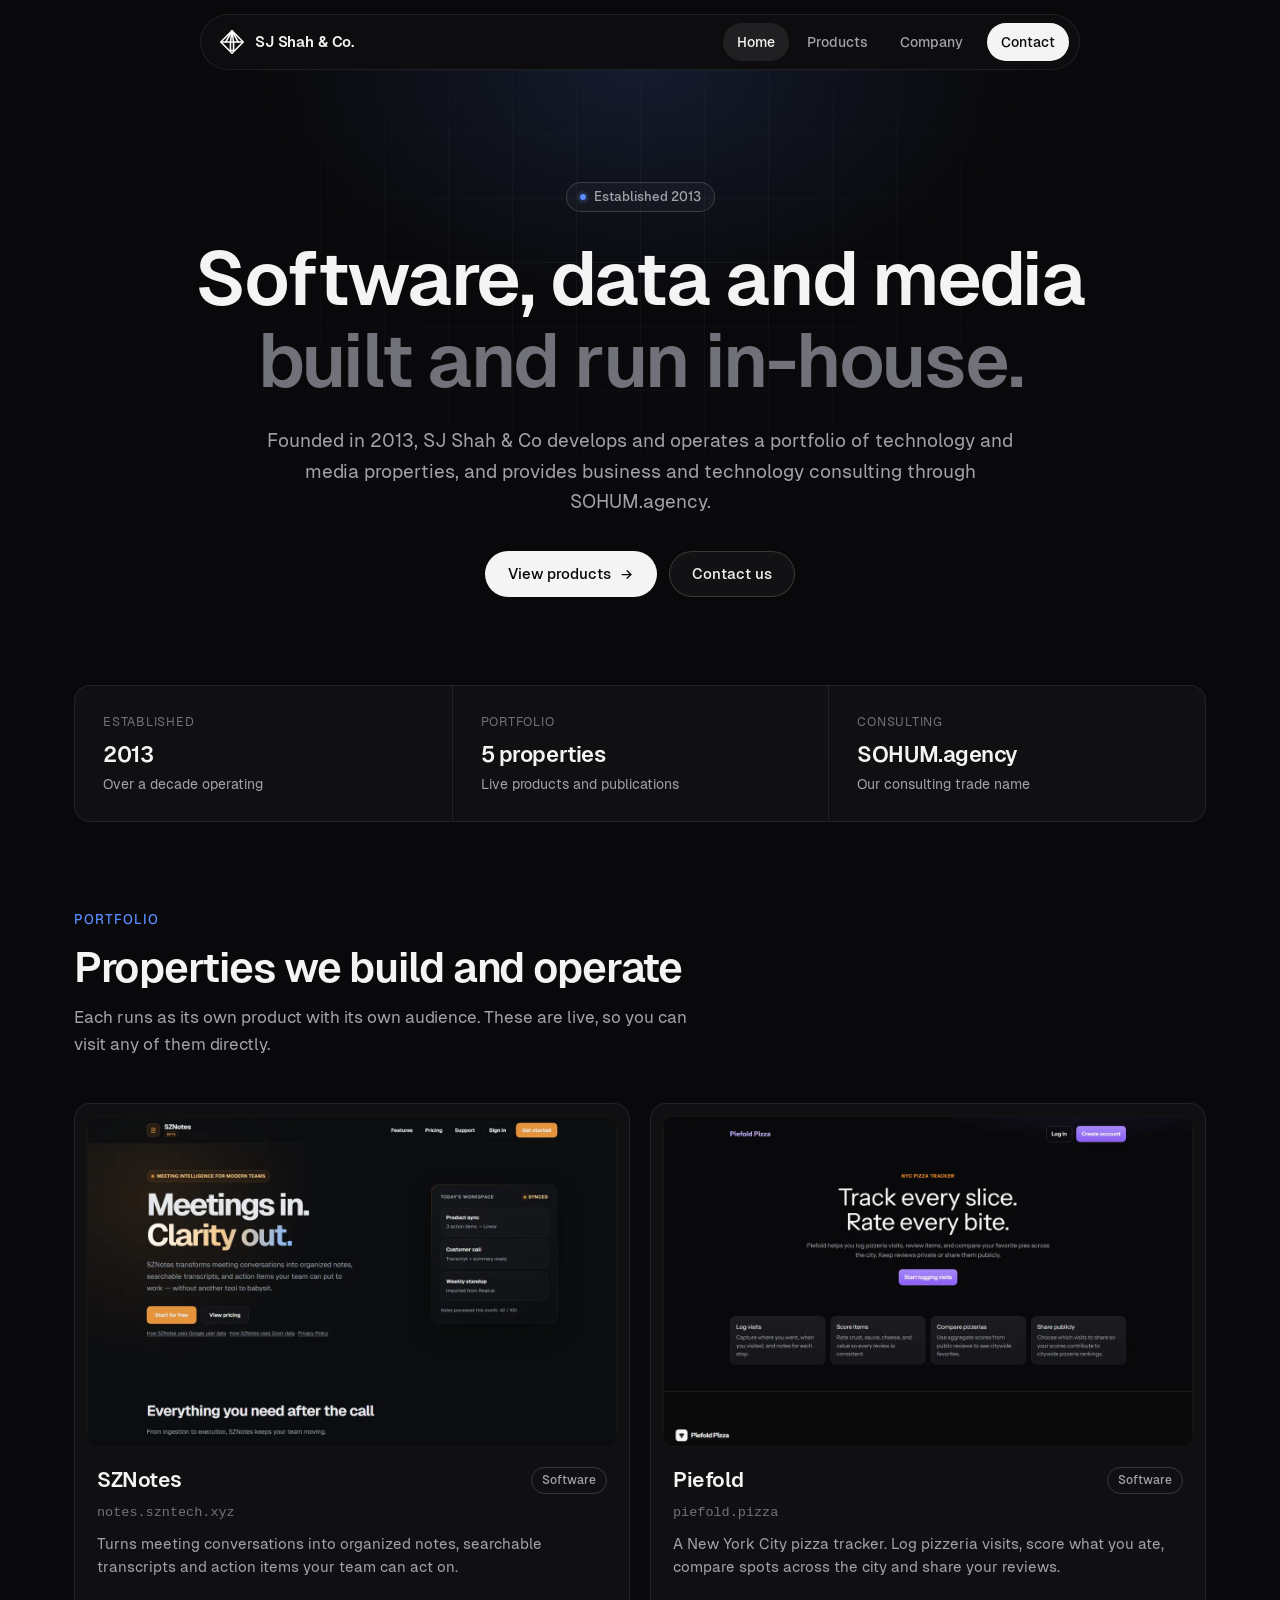
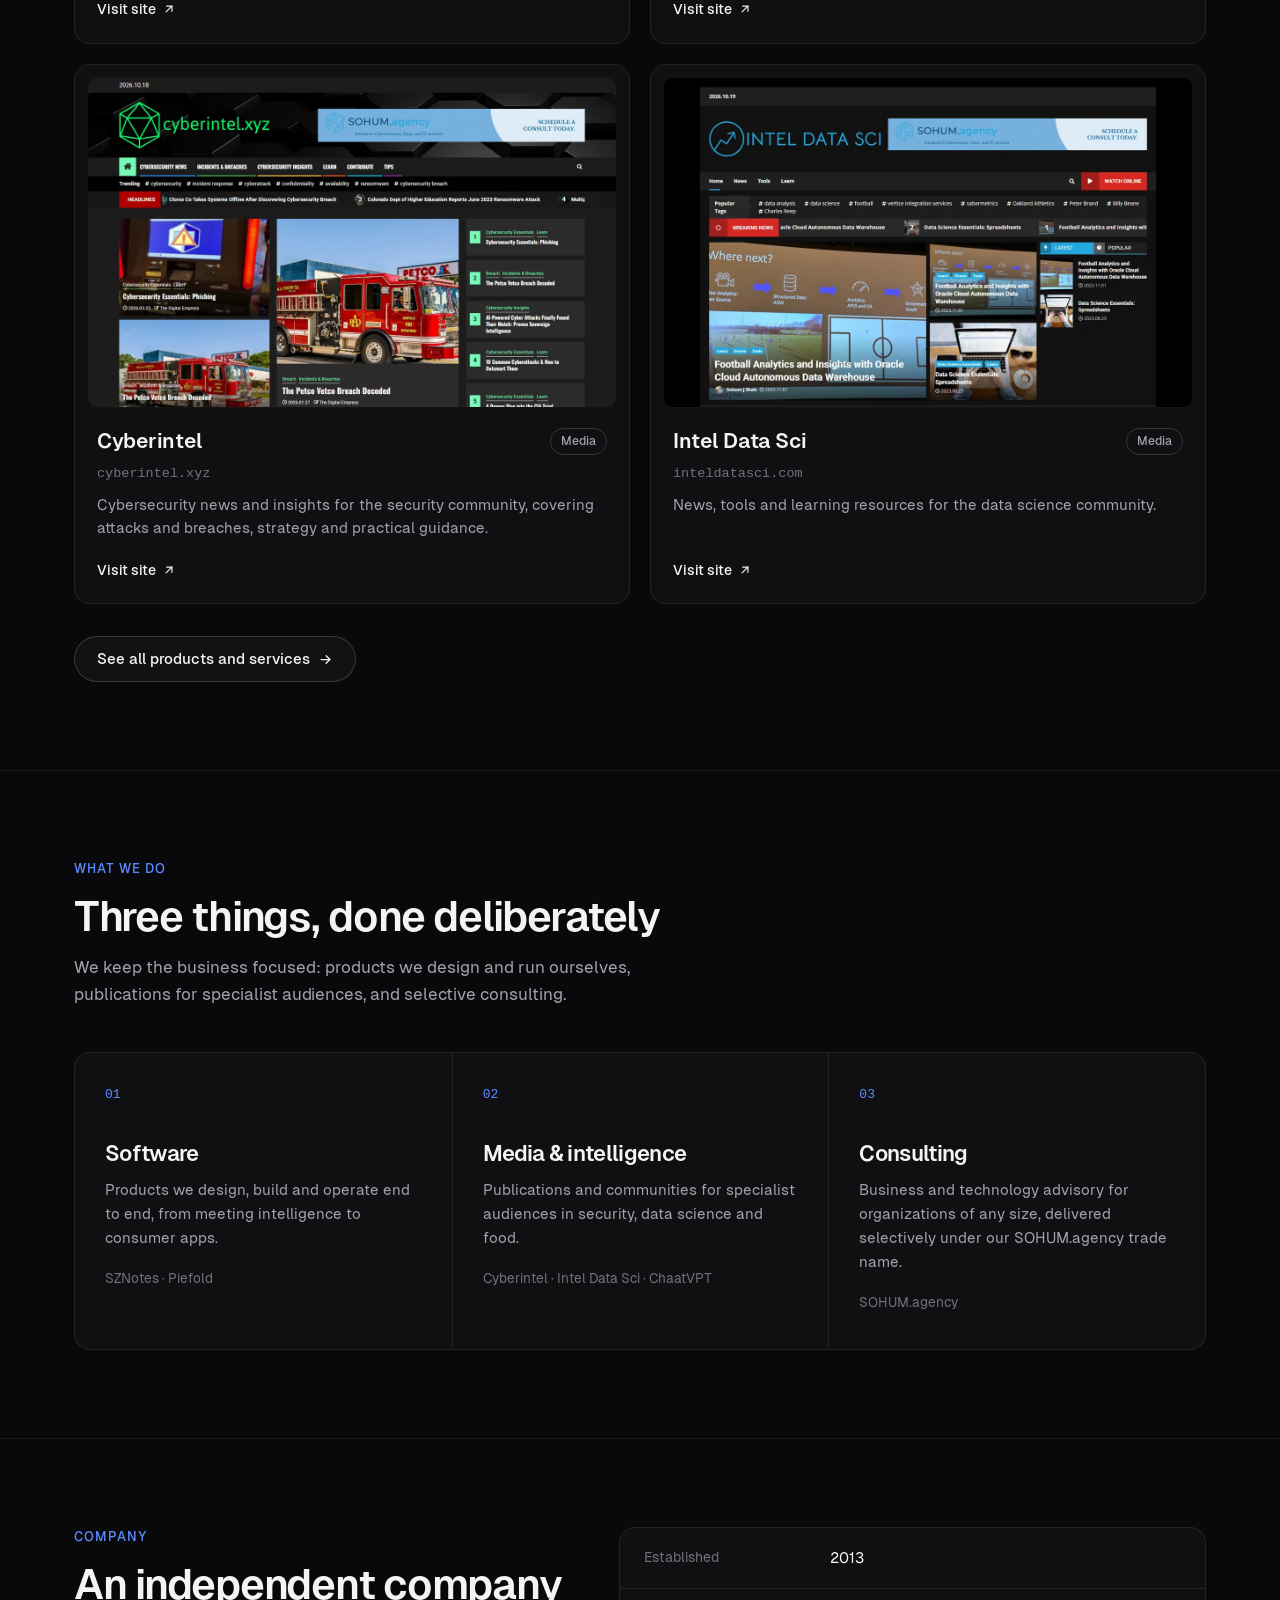
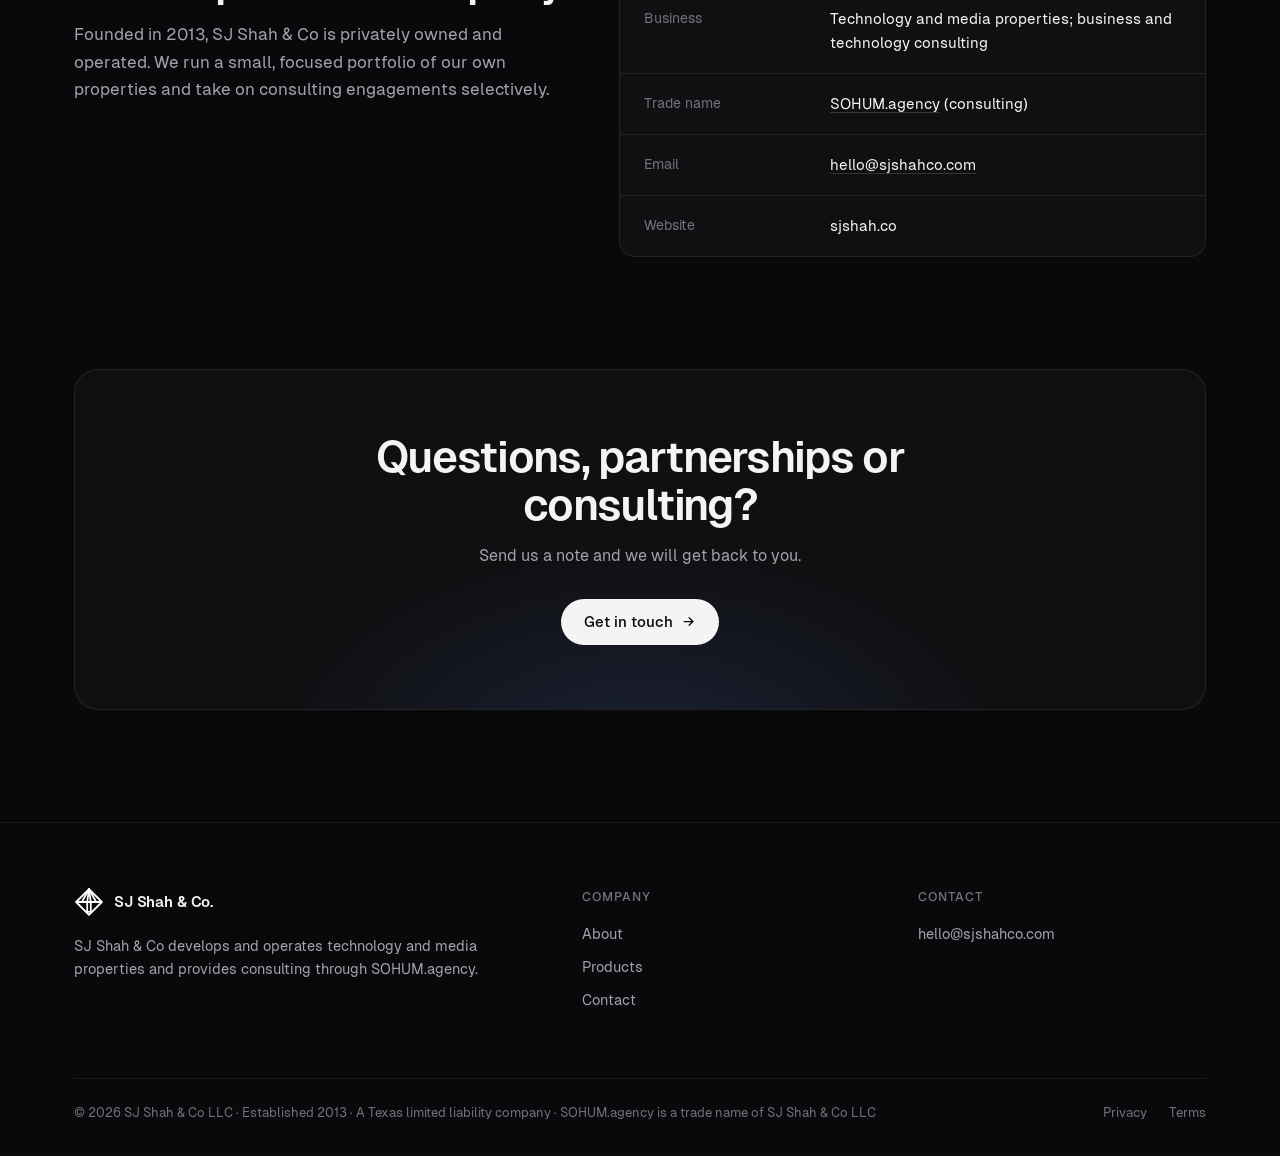
==== commit b872e80c: "Switch website domain to sjshah.co Update canonical, Open Graph and structured-data URLs, sitemap, r" ====
--- a/index.html
+++ b/index.html
@@ -6,14 +6,14 @@
   <title>SJ Shah &amp; Co. — Technology &amp; media, built in-house</title>
   <meta name="description" content="SJ Shah &amp; Co, established in 2013, develops and operates technology and media properties and provides consulting through SOHUM.agency.">
   <meta name="theme-color" content="#09090b">
-  <link rel="canonical" href="https://sjshahco.com/">
+  <link rel="canonical" href="https://sjshah.co/">
   <link rel="icon" href="assets/favicon.svg" type="image/svg+xml">
   <meta property="og:site_name" content="SJ Shah &amp; Co.">
   <meta property="og:type" content="website">
   <meta property="og:title" content="SJ Shah &amp; Co. — Technology &amp; media, built in-house">
   <meta property="og:description" content="SJ Shah &amp; Co, established in 2013, develops and operates technology and media properties and provides consulting through SOHUM.agency.">
-  <meta property="og:url" content="https://sjshahco.com/">
-  <meta property="og:image" content="https://sjshahco.com/assets/og.png">
+  <meta property="og:url" content="https://sjshah.co/">
+  <meta property="og:image" content="https://sjshah.co/assets/og.png">
   <meta name="twitter:card" content="summary_large_image">
   <link rel="preload" href="assets/fonts/geist-500.woff2" as="font" type="font/woff2" crossorigin>
   <link rel="stylesheet" href="assets/styles.css">
@@ -23,7 +23,7 @@
   "@type": "Organization",
   "name": "SJ Shah & Co LLC",
   "legalName": "SJ Shah & Co LLC",
-  "url": "https://sjshahco.com/",
+  "url": "https://sjshah.co/",
   "foundingDate": "2013",
   "email": "hello@sjshahco.com",
   "description": "A Texas limited liability company that develops and operates technology and media properties and provides consulting through SOHUM.agency.",
@@ -88,7 +88,7 @@
       <div><dt>Business</dt><dd>Technology and media properties; business and technology consulting</dd></div>
       <div><dt>Trade name</dt><dd><a href="https://sohum.agency" target="_blank" rel="noopener">SOHUM.agency</a> (consulting)</dd></div>
       <div><dt>Email</dt><dd><a href="mailto:hello@sjshahco.com">hello@sjshahco.com</a></dd></div>
-      <div><dt>Website</dt><dd>sjshahco.com</dd></div>
+      <div><dt>Website</dt><dd>sjshah.co</dd></div>
     </dl>
   </div>
 </div></section>
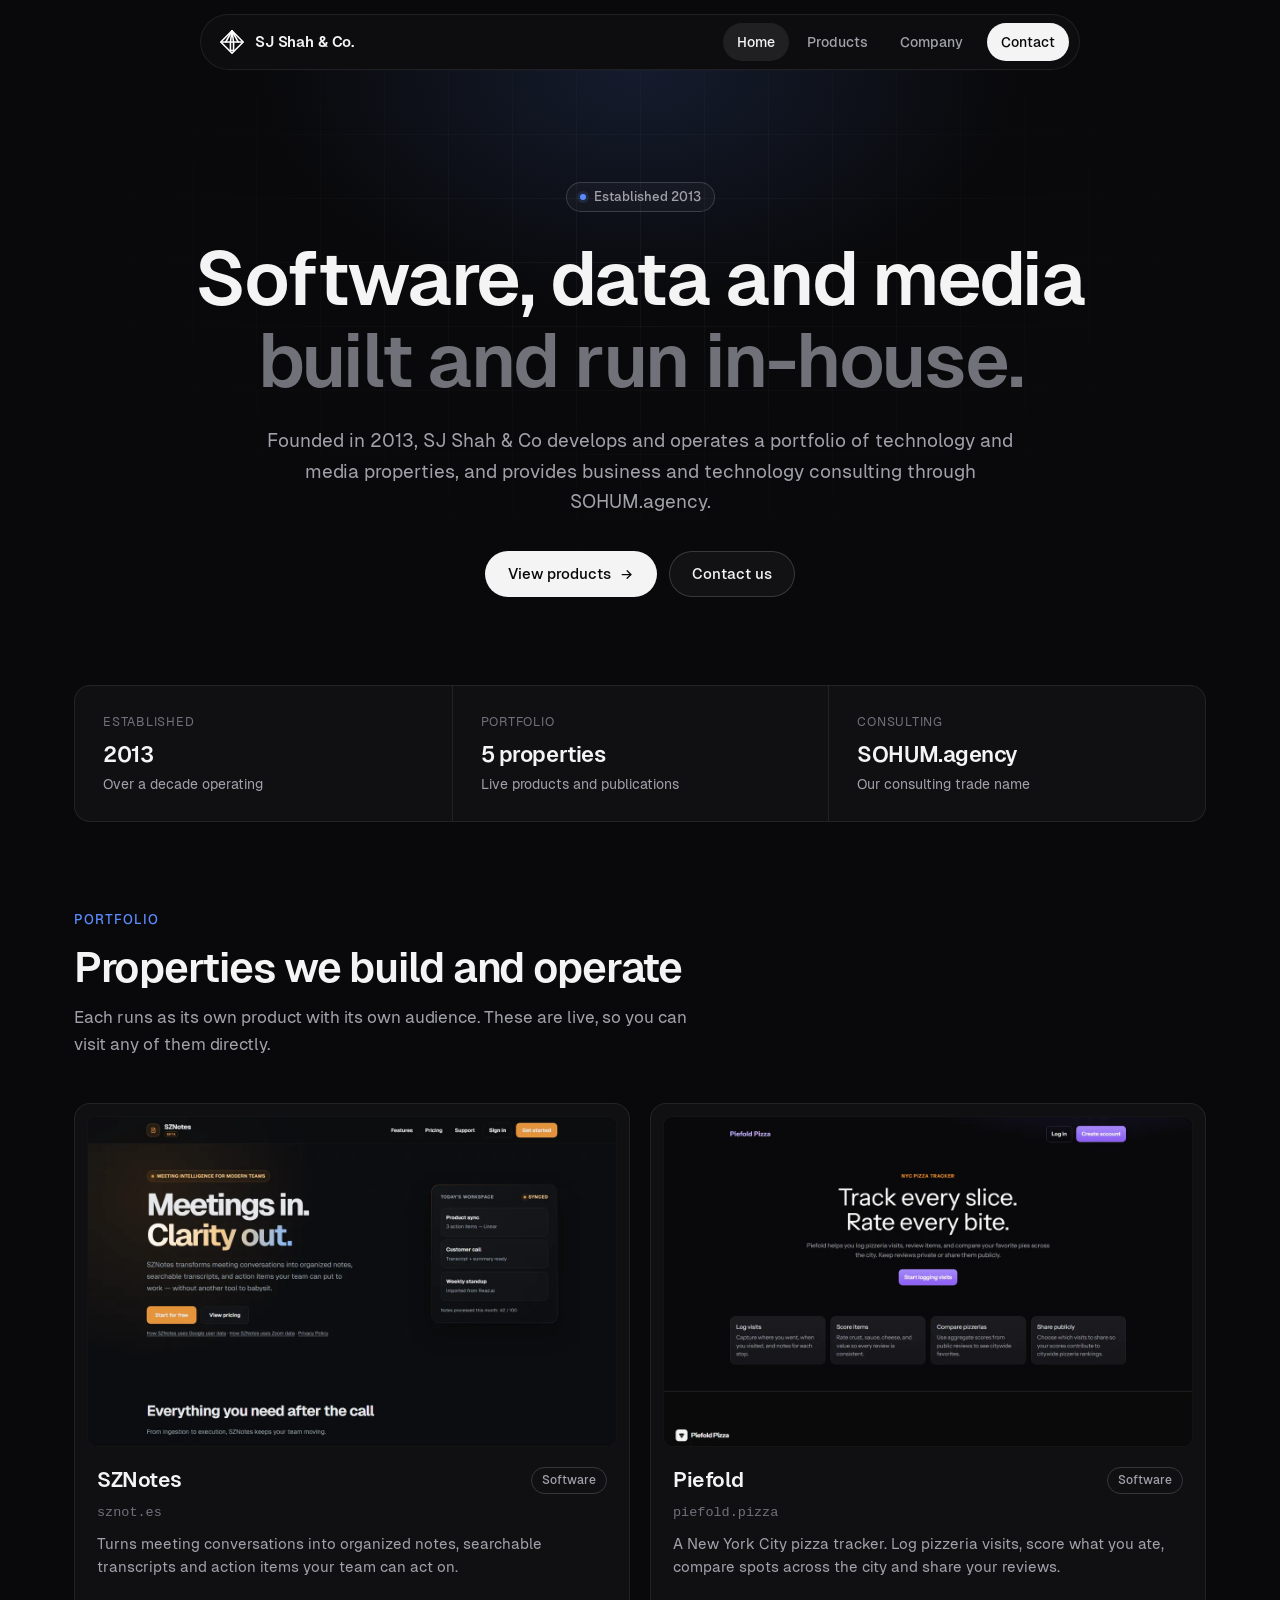
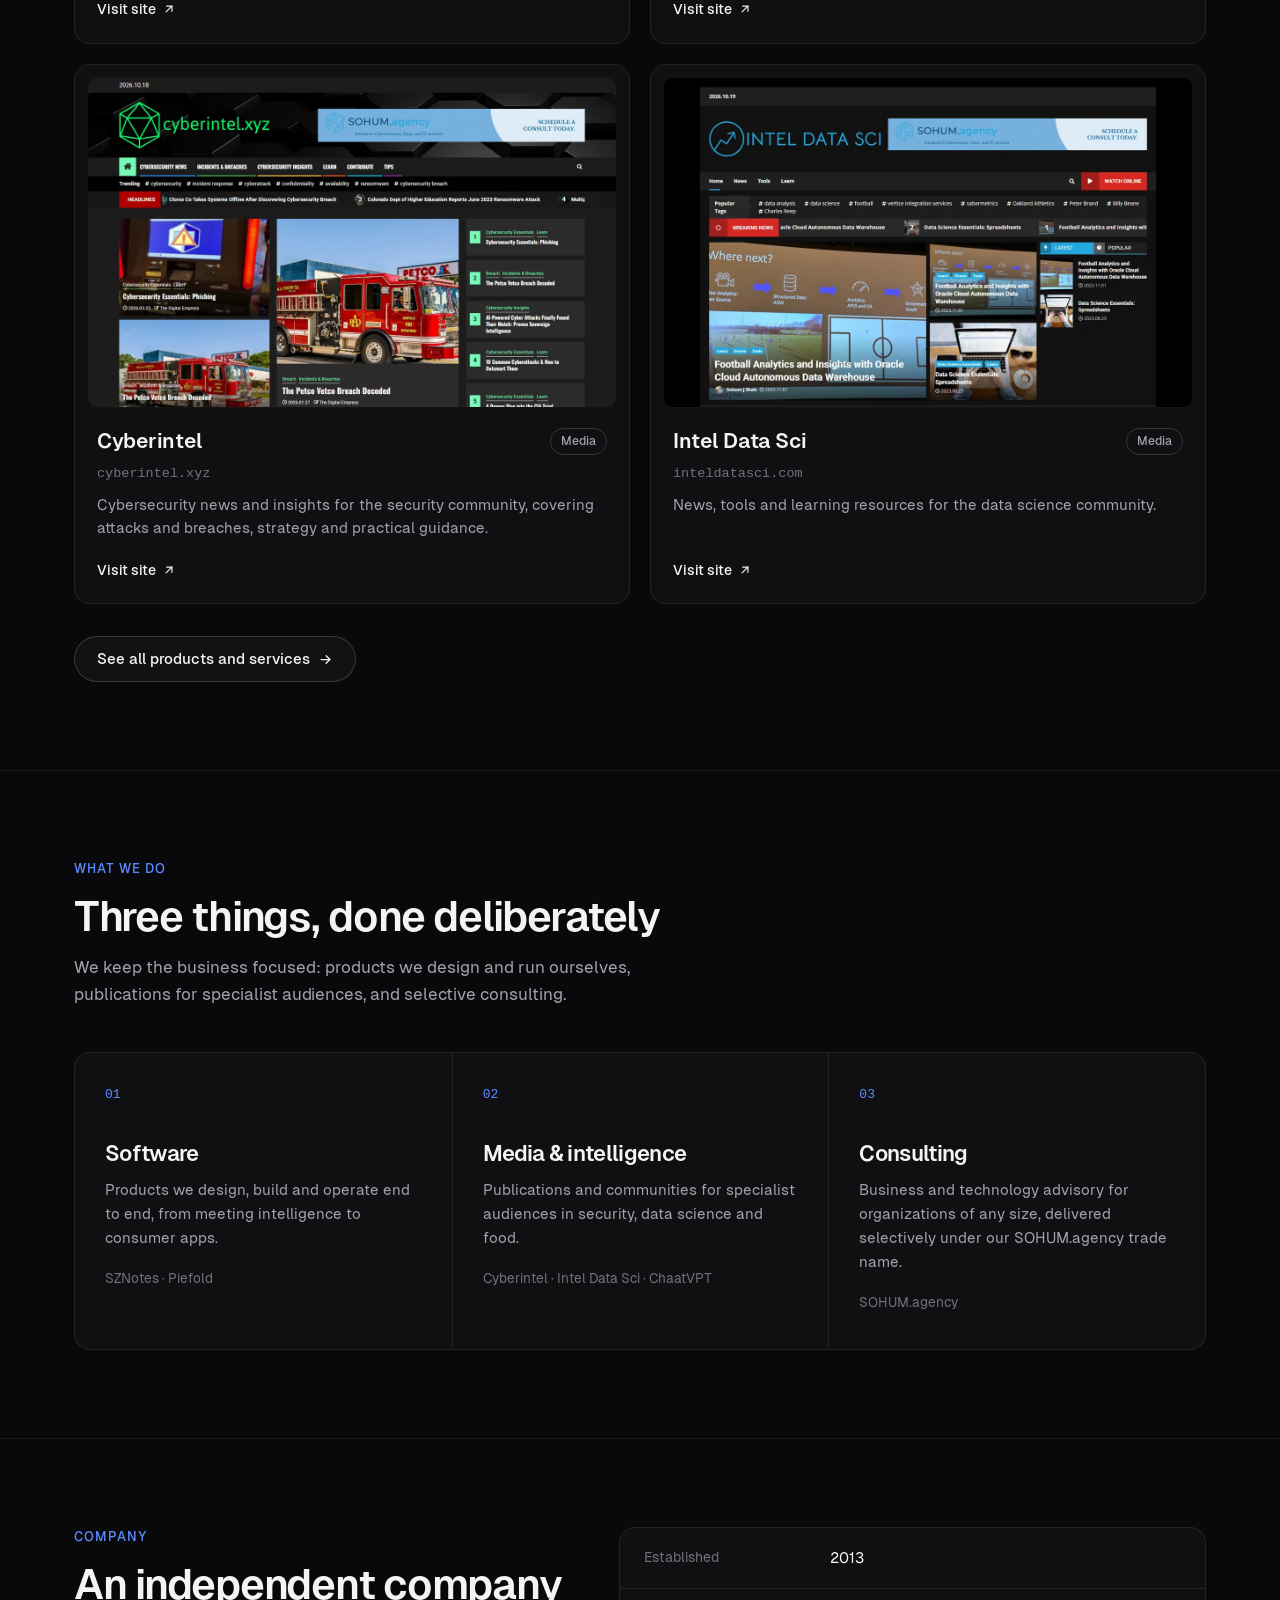
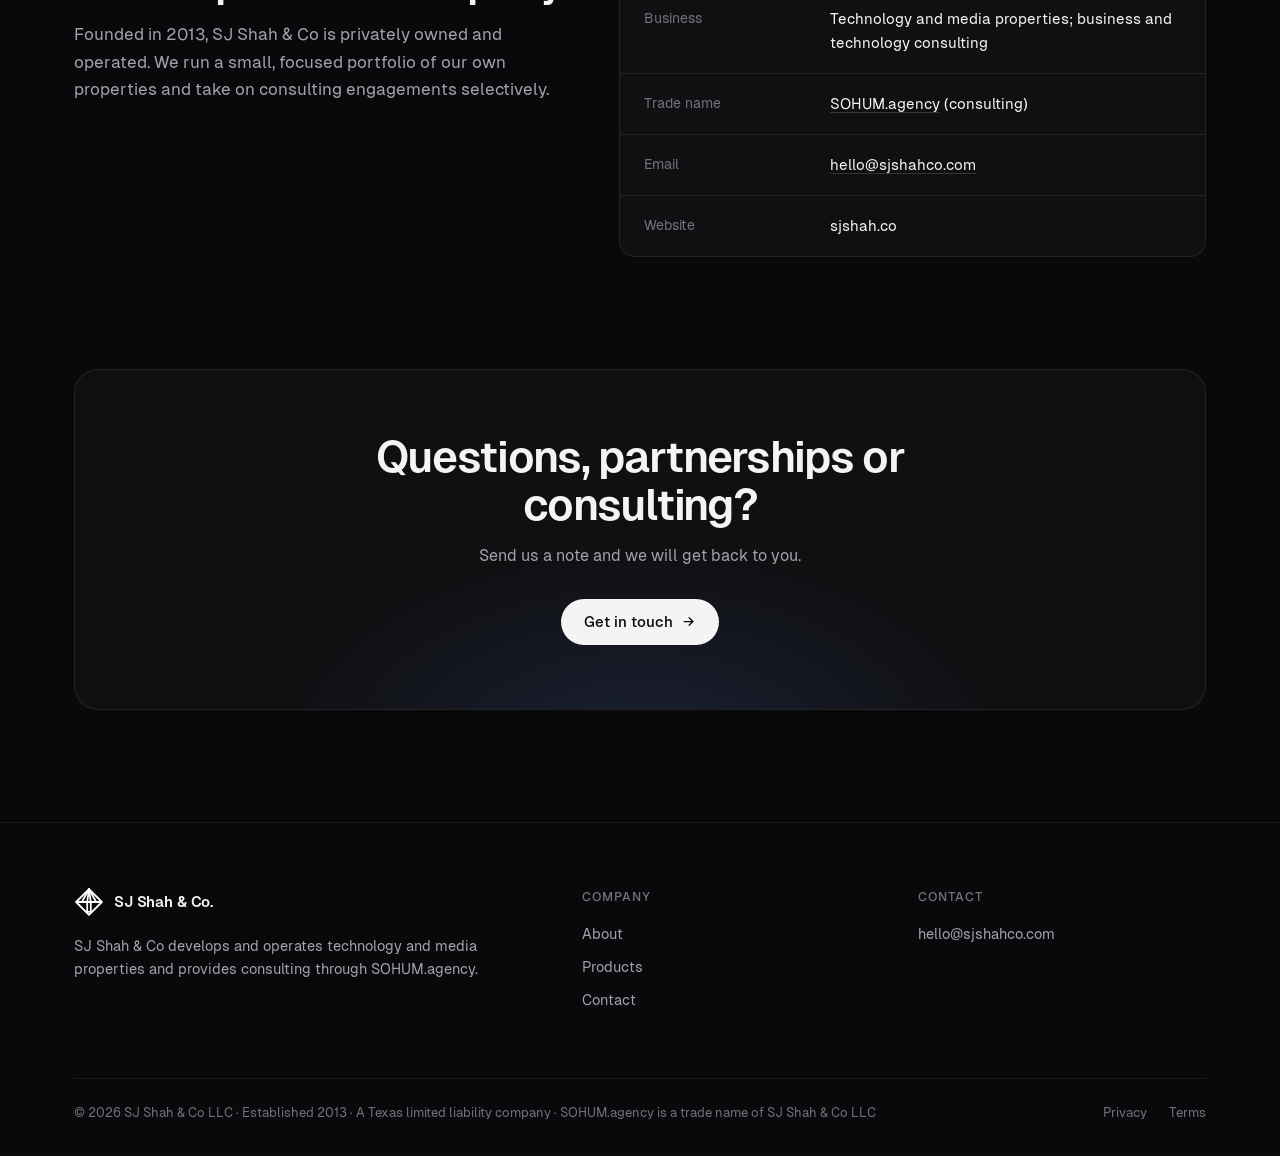
==== commit 1e7879de: "Point SZNotes at sznot.es instead of the staging URL Replace notes.szntech.xyz (pre-launch staging, " ====
--- a/index.html
+++ b/index.html
@@ -33,7 +33,7 @@
     "addressCountry": "US"
   },
   "sameAs": [
-    "https://notes.szntech.xyz",
+    "https://sznot.es",
     "https://piefold.pizza",
     "https://chaatvpt.com",
     "https://cyberintel.xyz",
@@ -64,7 +64,7 @@
 <section><div class="container">
   <div class="sect-head reveal"><div class="kicker">Portfolio</div><h2>Properties we build and operate</h2><p>Each runs as its own product with its own audience. These are live, so you can visit any of them directly.</p></div>
   <div class="grid grid-2">
-    <a class="card reveal" href="https://notes.szntech.xyz" target="_blank" rel="noopener" data-cat="software"><div class="shot"><img src="assets/shots/sznotes.webp" alt="Screenshot of the SZNotes homepage" width="1200" height="750" loading="lazy" decoding="async"></div><div class="body"><div class="top"><h3>SZNotes</h3><span class="cat">Software</span></div><div class="domain">notes.szntech.xyz</div><p class="desc">Turns meeting conversations into organized notes, searchable transcripts and action items your team can act on.</p><span class="go">Visit site <svg viewBox="0 0 24 24" fill="none" stroke="currentColor" stroke-width="2" stroke-linecap="round" stroke-linejoin="round" aria-hidden="true"><path d="M7 17L17 7"/><path d="M8 7h9v9"/></svg></span></div></a><a class="card reveal" href="https://piefold.pizza" target="_blank" rel="noopener" data-cat="software"><div class="shot"><img src="assets/shots/piefold.webp" alt="Screenshot of the Piefold homepage" width="1200" height="750" loading="lazy" decoding="async"></div><div class="body"><div class="top"><h3>Piefold</h3><span class="cat">Software</span></div><div class="domain">piefold.pizza</div><p class="desc">A New York City pizza tracker. Log pizzeria visits, score what you ate, compare spots across the city and share your reviews.</p><span class="go">Visit site <svg viewBox="0 0 24 24" fill="none" stroke="currentColor" stroke-width="2" stroke-linecap="round" stroke-linejoin="round" aria-hidden="true"><path d="M7 17L17 7"/><path d="M8 7h9v9"/></svg></span></div></a><a class="card reveal" href="https://cyberintel.xyz" target="_blank" rel="noopener" data-cat="media"><div class="shot"><img src="assets/shots/cyberintel.webp" alt="Screenshot of the cyberintel.xyz homepage" width="1200" height="750" loading="lazy" decoding="async"></div><div class="body"><div class="top"><h3>Cyberintel</h3><span class="cat">Media</span></div><div class="domain">cyberintel.xyz</div><p class="desc">Cybersecurity news and insights for the security community, covering attacks and breaches, strategy and practical guidance.</p><span class="go">Visit site <svg viewBox="0 0 24 24" fill="none" stroke="currentColor" stroke-width="2" stroke-linecap="round" stroke-linejoin="round" aria-hidden="true"><path d="M7 17L17 7"/><path d="M8 7h9v9"/></svg></span></div></a><a class="card reveal" href="https://inteldatasci.com" target="_blank" rel="noopener" data-cat="media"><div class="shot"><img src="assets/shots/inteldatasci.webp" alt="Screenshot of the Intel Data Sci homepage" width="1200" height="750" loading="lazy" decoding="async"></div><div class="body"><div class="top"><h3>Intel Data Sci</h3><span class="cat">Media</span></div><div class="domain">inteldatasci.com</div><p class="desc">News, tools and learning resources for the data science community.</p><span class="go">Visit site <svg viewBox="0 0 24 24" fill="none" stroke="currentColor" stroke-width="2" stroke-linecap="round" stroke-linejoin="round" aria-hidden="true"><path d="M7 17L17 7"/><path d="M8 7h9v9"/></svg></span></div></a>
+    <a class="card reveal" href="https://sznot.es" target="_blank" rel="noopener" data-cat="software"><div class="shot"><img src="assets/shots/sznotes.webp" alt="Screenshot of the SZNotes homepage" width="1200" height="750" loading="lazy" decoding="async"></div><div class="body"><div class="top"><h3>SZNotes</h3><span class="cat">Software</span></div><div class="domain">sznot.es</div><p class="desc">Turns meeting conversations into organized notes, searchable transcripts and action items your team can act on.</p><span class="go">Visit site <svg viewBox="0 0 24 24" fill="none" stroke="currentColor" stroke-width="2" stroke-linecap="round" stroke-linejoin="round" aria-hidden="true"><path d="M7 17L17 7"/><path d="M8 7h9v9"/></svg></span></div></a><a class="card reveal" href="https://piefold.pizza" target="_blank" rel="noopener" data-cat="software"><div class="shot"><img src="assets/shots/piefold.webp" alt="Screenshot of the Piefold homepage" width="1200" height="750" loading="lazy" decoding="async"></div><div class="body"><div class="top"><h3>Piefold</h3><span class="cat">Software</span></div><div class="domain">piefold.pizza</div><p class="desc">A New York City pizza tracker. Log pizzeria visits, score what you ate, compare spots across the city and share your reviews.</p><span class="go">Visit site <svg viewBox="0 0 24 24" fill="none" stroke="currentColor" stroke-width="2" stroke-linecap="round" stroke-linejoin="round" aria-hidden="true"><path d="M7 17L17 7"/><path d="M8 7h9v9"/></svg></span></div></a><a class="card reveal" href="https://cyberintel.xyz" target="_blank" rel="noopener" data-cat="media"><div class="shot"><img src="assets/shots/cyberintel.webp" alt="Screenshot of the cyberintel.xyz homepage" width="1200" height="750" loading="lazy" decoding="async"></div><div class="body"><div class="top"><h3>Cyberintel</h3><span class="cat">Media</span></div><div class="domain">cyberintel.xyz</div><p class="desc">Cybersecurity news and insights for the security community, covering attacks and breaches, strategy and practical guidance.</p><span class="go">Visit site <svg viewBox="0 0 24 24" fill="none" stroke="currentColor" stroke-width="2" stroke-linecap="round" stroke-linejoin="round" aria-hidden="true"><path d="M7 17L17 7"/><path d="M8 7h9v9"/></svg></span></div></a><a class="card reveal" href="https://inteldatasci.com" target="_blank" rel="noopener" data-cat="media"><div class="shot"><img src="assets/shots/inteldatasci.webp" alt="Screenshot of the Intel Data Sci homepage" width="1200" height="750" loading="lazy" decoding="async"></div><div class="body"><div class="top"><h3>Intel Data Sci</h3><span class="cat">Media</span></div><div class="domain">inteldatasci.com</div><p class="desc">News, tools and learning resources for the data science community.</p><span class="go">Visit site <svg viewBox="0 0 24 24" fill="none" stroke="currentColor" stroke-width="2" stroke-linecap="round" stroke-linejoin="round" aria-hidden="true"><path d="M7 17L17 7"/><path d="M8 7h9v9"/></svg></span></div></a>
   </div>
   <div class="btn-row reveal" style="margin-top:32px"><a class="btn btn-ghost" href="products.html">See all products and services <svg viewBox="0 0 24 24" fill="none" stroke="currentColor" stroke-width="2" stroke-linecap="round" stroke-linejoin="round" aria-hidden="true"><path d="M5 12h14"/><path d="M13 6l6 6-6 6"/></svg></a></div>
 </div></section>
